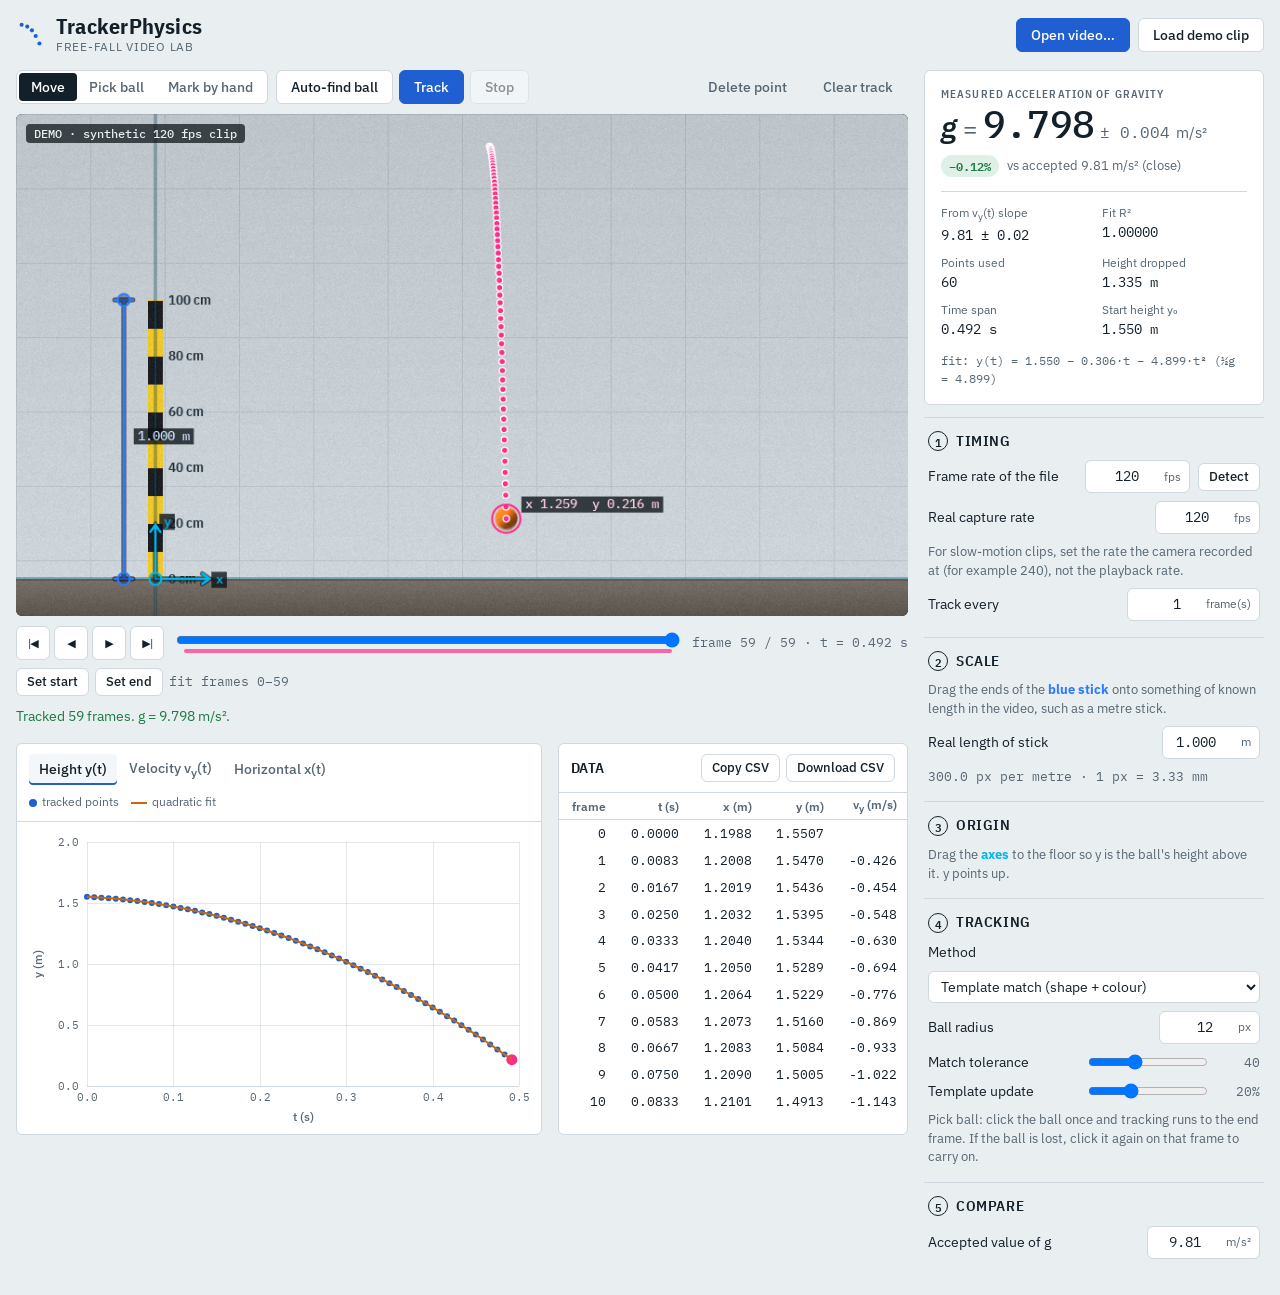
==== index.html @ cd96e189 "Add TrackerPhysics: browser video analysis that tracks a falling ball and measures g Open a video (o" ====
<!doctype html>
<html lang="en">
<head>
<meta charset="utf-8">
<meta name="viewport" content="width=device-width, initial-scale=1, viewport-fit=cover">
<title>TrackerPhysics</title>
<meta name="claude:viewport-fit-sides" content="cover">
<meta name="description" content="Video analysis for a free-fall lab: track a ball automatically and measure g.">
<link rel="preconnect" href="https://fonts.googleapis.com">
<link rel="preconnect" href="https://fonts.gstatic.com" crossorigin>
<link rel="stylesheet" href="https://fonts.googleapis.com/css2?family=IBM+Plex+Mono:wght@400;500&family=IBM+Plex+Sans+Condensed:wght@500;600;700&family=IBM+Plex+Sans:wght@400;500;600&display=swap">
<link rel="stylesheet" href="css/style.css">
</head>
<body>
<header class="topbar">
  <div class="brand">
    <svg class="brand-mark" viewBox="0 0 32 32" aria-hidden="true">
      <circle cx="6" cy="5" r="2.2"/><circle cx="12" cy="7" r="2.2"/><circle cx="17" cy="11" r="2.2"/>
      <circle cx="21" cy="17" r="2.2"/><circle cx="25" cy="25" r="2.2"/>
    </svg>
    <div>
      <h1>TrackerPhysics</h1>
      <p class="tagline">Free-fall video lab</p>
    </div>
  </div>
  <div class="top-actions">
    <label class="btn btn-primary" for="fileInput">Open video…</label>
    <input type="file" id="fileInput" accept="video/*" hidden>
    <button class="btn" id="btnDemo" type="button">Load demo clip</button>
  </div>
</header>

<main class="workspace">
  <section class="stage-col" aria-label="Video">
    <div class="toolbar" role="toolbar" aria-label="Tools">
      <div class="seg" role="radiogroup" aria-label="Pointer tool">
        <button type="button" class="seg-btn" data-tool="move" aria-pressed="true" title="Drag the scale stick, origin or track points">Move</button>
        <button type="button" class="seg-btn" data-tool="ball" aria-pressed="false" title="Click the ball to start automatic tracking">Pick ball</button>
        <button type="button" class="seg-btn" data-tool="manual" aria-pressed="false" title="Click the ball yourself on each frame">Mark by hand</button>
      </div>
      <div class="tool-group">
        <button type="button" class="btn" id="btnAutoFind" title="Find the moving ball in this frame and start tracking">Auto-find ball</button>
        <button type="button" class="btn btn-primary" id="btnTrack">Track</button>
        <button type="button" class="btn" id="btnStop" disabled>Stop</button>
      </div>
      <div class="tool-group tool-end">
        <button type="button" class="btn btn-quiet" id="btnDeletePoint" title="Delete the point on this frame">Delete point</button>
        <button type="button" class="btn btn-quiet" id="btnClear">Clear track</button>
      </div>
    </div>

    <div class="stage" id="stageWrap">
      <canvas id="stage" width="960" height="540" aria-label="Video frame with tracking overlay"></canvas>
      <div class="stage-badge" id="sourceBadge"></div>
      <div class="drop-hint" id="dropHint" hidden>Drop the video to open it</div>
    </div>

    <div class="framebar">
      <div class="frame-steps">
        <button type="button" class="icon-btn" id="btnFirst" aria-label="First frame">|◀</button>
        <button type="button" class="icon-btn" id="btnPrev" aria-label="Previous frame">◀</button>
        <button type="button" class="icon-btn" id="btnNext" aria-label="Next frame">▶</button>
        <button type="button" class="icon-btn" id="btnLast" aria-label="Last frame">▶|</button>
      </div>
      <div class="scrub">
        <input type="range" id="frameSlider" min="0" max="59" value="0" step="1" aria-label="Frame">
        <div class="range-track" id="rangeTrack" aria-hidden="true"><span id="rangeFill"></span></div>
      </div>
      <div class="frame-read mono" id="frameRead">frame 0 · t = 0.000 s</div>
      <div class="frame-range">
        <button type="button" class="btn btn-small" id="btnSetStart" title="Use this frame as the first frame to track and fit">Set start</button>
        <button type="button" class="btn btn-small" id="btnSetEnd" title="Use this frame as the last frame to track and fit">Set end</button>
        <span class="mono range-read" id="rangeRead">0–59</span>
      </div>
    </div>
    <p class="status" id="status" role="status" aria-live="polite"></p>
  </section>

  <aside class="panel" aria-label="Setup and result">
    <section class="result" id="result">
      <div class="eyebrow">Measured acceleration of gravity</div>
      <div class="g-line">
        <span class="g-sym">g</span><span class="g-eq">=</span>
        <span class="g-val mono" id="gVal">—</span>
        <span class="g-err mono" id="gErr"></span>
        <span class="g-unit">m/s²</span>
      </div>
      <div class="compare" id="gCompare"><span class="pill" id="gPill">no data</span><span id="gCompareText">Track the ball to measure g.</span></div>
      <dl class="stats">
        <div><dt>From v<sub>y</sub>(t) slope</dt><dd class="mono" id="statGV">—</dd></div>
        <div><dt>Fit R²</dt><dd class="mono" id="statR2">—</dd></div>
        <div><dt>Points used</dt><dd class="mono" id="statN">—</dd></div>
        <div><dt>Height dropped</dt><dd class="mono" id="statDrop">—</dd></div>
        <div><dt>Time span</dt><dd class="mono" id="statDur">—</dd></div>
        <div><dt>Start height y₀</dt><dd class="mono" id="statY0">—</dd></div>
      </dl>
      <p class="fit-eq mono" id="fitEq"></p>
    </section>

    <section class="step">
      <h2><span class="step-n">1</span>Timing</h2>
      <div class="field-row">
        <label for="fileFps">Frame rate of the file</label>
        <div class="input-unit"><input type="number" id="fileFps" min="1" max="2000" step="any" value="120"><span>fps</span></div>
        <button type="button" class="btn btn-small" id="btnDetectFps">Detect</button>
      </div>
      <div class="field-row">
        <label for="captureFps">Real capture rate</label>
        <div class="input-unit"><input type="number" id="captureFps" min="1" max="20000" step="any" value="120"><span>fps</span></div>
      </div>
      <p class="help">For slow-motion clips, set the rate the camera recorded at (for example 240), not the playback rate.</p>
      <div class="field-row">
        <label for="frameStep">Track every</label>
        <div class="input-unit"><input type="number" id="frameStep" min="1" max="50" step="1" value="1"><span>frame(s)</span></div>
      </div>
    </section>

    <section class="step">
      <h2><span class="step-n">2</span>Scale</h2>
      <p class="help">Drag the ends of the <b class="key-scale">blue stick</b> onto something of known length in the video, such as a metre stick.</p>
      <div class="field-row">
        <label for="calLength">Real length of stick</label>
        <div class="input-unit"><input type="number" id="calLength" min="0.001" step="any" value="1.000"><span>m</span></div>
      </div>
      <p class="help mono" id="scaleRead">—</p>
    </section>

    <section class="step">
      <h2><span class="step-n">3</span>Origin</h2>
      <p class="help">Drag the <b class="key-axes">axes</b> to the floor so y is the ball's height above it. y points up.</p>
    </section>

    <section class="step">
      <h2><span class="step-n">4</span>Tracking</h2>
      <div class="field-row">
        <label for="method">Method</label>
        <select id="method">
          <option value="template">Template match (shape + colour)</option>
          <option value="color">Colour blob (good for blurry balls)</option>
        </select>
      </div>
      <div class="field-row">
        <label for="ballR">Ball radius</label>
        <div class="input-unit"><input type="number" id="ballR" min="2" max="200" step="1" value="12"><span>px</span></div>
      </div>
      <div class="field-row">
        <label for="tolerance">Match tolerance</label>
        <input type="range" id="tolerance" min="10" max="90" step="1" value="40" aria-describedby="tolRead">
        <span class="mono tol-read" id="tolRead">40</span>
      </div>
      <div class="field-row">
        <label for="evolve">Template update</label>
        <input type="range" id="evolve" min="0" max="60" step="5" value="20" aria-describedby="evolveRead">
        <span class="mono tol-read" id="evolveRead">20%</span>
      </div>
      <p class="help">Pick ball: click the ball once and tracking runs to the end frame. If the ball is lost, click it again on that frame to carry on.</p>
    </section>

    <section class="step">
      <h2><span class="step-n">5</span>Compare</h2>
      <div class="field-row">
        <label for="gRef">Accepted value of g</label>
        <div class="input-unit"><input type="number" id="gRef" min="0" step="any" value="9.81"><span>m/s²</span></div>
      </div>
    </section>
  </aside>

  <section class="analysis" aria-label="Graphs and data">
    <div class="card chart-card">
      <div class="card-head">
        <div class="tabs" role="tablist" aria-label="Graph">
          <button type="button" role="tab" class="tab" data-chart="y" aria-selected="true">Height y(t)</button>
          <button type="button" role="tab" class="tab" data-chart="vy" aria-selected="false">Velocity v<sub>y</sub>(t)</button>
          <button type="button" role="tab" class="tab" data-chart="x" aria-selected="false">Horizontal x(t)</button>
        </div>
        <div class="legend" id="chartLegend"></div>
      </div>
      <div class="chart-box">
        <canvas id="chart" aria-label="Graph of tracked data"></canvas>
        <div class="tooltip mono" id="chartTip" hidden></div>
      </div>
    </div>
    <div class="card table-card">
      <div class="card-head">
        <h2 class="card-title">Data</h2>
        <div class="tool-group">
          <button type="button" class="btn btn-small" id="btnCopy">Copy CSV</button>
          <button type="button" class="btn btn-small" id="btnDownload">Download CSV</button>
        </div>
      </div>
      <div class="table-wrap">
        <table class="data mono" id="dataTable">
          <thead><tr><th>frame</th><th>t (s)</th><th>x (m)</th><th>y (m)</th><th>v<sub>y</sub> (m/s)</th></tr></thead>
          <tbody></tbody>
        </table>
      </div>
    </div>
  </section>
</main>

<script src="js/physics.js"></script>
<script src="js/tracker.js"></script>
<script src="js/demo.js"></script>
<script src="js/charts.js"></script>
<script src="js/app.js"></script>
</body>
</html>
---- css/style.css ----
/* Layout: a lab bench — the video stage is the work surface, setup steps and the
   g result sit in a side panel, graphs and the data table run underneath. */
:root {
  --bg: #e9eef1;
  --surface: #ffffff;
  --surface-2: #f4f7f9;
  --ink: #142029;
  --muted: #566672;
  --line: #cfd8de;
  --accent: #1f5fd1;
  --accent-ink: #ffffff;
  --fit: #c96a06;
  --good: #1d7a45;
  --warn: #9a6400;
  --bad: #b3261e;
  --good-bg: #dff1e6;
  --warn-bg: #f8ecd2;
  --bad-bg: #f8dedb;
  /* Overlay colours sit on top of the video, so they are the same in both themes. */
  --ov-scale: #2f7bff;
  --ov-axes: #00b8f0;
  --ov-track: #ff2d87;
  --ov-halo: #ffffff;
  --stage-bg: #0b1116;

  --font-display: "IBM Plex Sans Condensed", "Arial Narrow", "Roboto Condensed", sans-serif;
  --font-body: "IBM Plex Sans", "Segoe UI", system-ui, sans-serif;
  --font-mono: "IBM Plex Mono", ui-monospace, "SFMono-Regular", Menlo, monospace;
  --radius: 6px;
}
@media (prefers-color-scheme: dark) {
  :root:not([data-theme="light"]) {
    --bg: #0d1419; --surface: #151f27; --surface-2: #1b2731; --ink: #dce5eb; --muted: #8d9ca7;
    --line: #2a3843; --accent: #6c9eff; --accent-ink: #0b1420; --fit: #f0a040;
    --good: #5cc98a; --warn: #e5b04a; --bad: #ff8a80;
    --good-bg: #183528; --warn-bg: #3a2e14; --bad-bg: #3f1c1a;
    color-scheme: dark;
  }
}
:root[data-theme="dark"] {
  --bg: #0d1419; --surface: #151f27; --surface-2: #1b2731; --ink: #dce5eb; --muted: #8d9ca7;
  --line: #2a3843; --accent: #6c9eff; --accent-ink: #0b1420; --fit: #f0a040;
  --good: #5cc98a; --warn: #e5b04a; --bad: #ff8a80;
  --good-bg: #183528; --warn-bg: #3a2e14; --bad-bg: #3f1c1a;
  color-scheme: dark;
}

* { box-sizing: border-box; }
[hidden] { display: none !important; }
html, body { margin: 0; }
body {
  background: var(--bg);
  color: var(--ink);
  font: 14px/1.5 var(--font-body);
  padding-left: max(16px, env(safe-area-inset-left, 0px));
  padding-right: max(16px, env(safe-area-inset-right, 0px));
  padding-block: 0 32px;
}
.mono { font-family: var(--font-mono); font-variant-numeric: tabular-nums; }
h1, h2 { font-family: var(--font-display); margin: 0; text-wrap: balance; }
button, input, select { font: inherit; color: inherit; }
:focus-visible { outline: 2px solid var(--accent); outline-offset: 2px; }

/* Top bar */
.topbar {
  display: flex; align-items: center; justify-content: space-between; flex-wrap: wrap; gap: 12px;
  padding-block: 14px;
  max-width: 1440px; margin: 0 auto;
}
.brand { display: flex; align-items: center; gap: 10px; }
.brand-mark { width: 30px; height: 30px; fill: var(--accent); }
.brand h1 { font-size: 22px; font-weight: 700; letter-spacing: 0.01em; line-height: 1.1; }
.tagline { margin: 0; color: var(--muted); font-size: 12px; letter-spacing: 0.06em; text-transform: uppercase; }
.top-actions { display: flex; gap: 8px; flex-wrap: wrap; }

/* Buttons */
.btn {
  display: inline-flex; align-items: center; justify-content: center; gap: 6px;
  min-height: 34px; padding: 0 14px;
  border: 1px solid var(--line); border-radius: var(--radius);
  background: var(--surface); cursor: pointer;
  font-weight: 500; white-space: nowrap;
}
.btn:hover:not(:disabled) { border-color: var(--accent); }
.btn:disabled { opacity: 0.45; cursor: default; }
.btn-primary { background: var(--accent); border-color: var(--accent); color: var(--accent-ink); }
.btn-primary:hover:not(:disabled) { filter: brightness(1.08); }
.btn-quiet { background: transparent; border-color: transparent; color: var(--muted); }
.btn-quiet:hover:not(:disabled) { color: var(--ink); border-color: var(--line); }
.btn-small { min-height: 28px; padding: 0 10px; font-size: 13px; }
.icon-btn {
  width: 34px; height: 34px; border: 1px solid var(--line); border-radius: var(--radius);
  background: var(--surface); cursor: pointer; font-size: 11px; letter-spacing: -0.1em;
}
.icon-btn:hover { border-color: var(--accent); }

/* Workspace grid */
.workspace {
  max-width: 1440px; margin: 0 auto;
  display: grid; gap: 16px;
  grid-template-columns: minmax(0, 1fr) 340px;
  grid-template-areas: "stage panel" "analysis panel";
  grid-template-rows: auto 1fr;
  align-items: start;
}
.stage-col { grid-area: stage; min-width: 0; display: flex; flex-direction: column; gap: 10px; }
.panel { grid-area: panel; display: flex; flex-direction: column; gap: 12px; min-width: 0; }
.analysis { grid-area: analysis; display: grid; gap: 16px; grid-template-columns: minmax(0, 3fr) minmax(0, 2fr); min-width: 0; }

/* Toolbar */
.toolbar { display: flex; flex-wrap: wrap; gap: 8px; align-items: center; }
.tool-group { display: flex; gap: 6px; flex-wrap: wrap; }
.tool-end { margin-left: auto; }
.seg { display: inline-flex; border: 1px solid var(--line); border-radius: var(--radius); background: var(--surface); padding: 2px; }
.seg-btn {
  border: 0; background: transparent; padding: 0 12px; min-height: 28px; border-radius: 4px;
  cursor: pointer; font-weight: 500; color: var(--muted);
}
.seg-btn[aria-pressed="true"] { background: var(--ink); color: var(--surface); }
.seg-btn:hover:not([aria-pressed="true"]) { color: var(--ink); }

/* Stage */
.stage {
  position: relative; background: var(--stage-bg); border-radius: var(--radius); overflow: hidden;
  display: flex; justify-content: center; align-items: center;
}
.stage canvas { display: block; max-width: 100%; height: auto; touch-action: none; }
.stage.tool-ball canvas, .stage.tool-manual canvas { cursor: crosshair; }
.stage.dragging canvas { cursor: grabbing; }
.stage-badge {
  position: absolute; left: 10px; top: 10px; padding: 2px 8px; border-radius: 4px;
  background: rgba(11, 17, 22, 0.72); color: #e8eef2; font: 500 12px var(--font-mono);
  pointer-events: none;
}
.stage-badge:empty { display: none; }
.drop-hint {
  position: absolute; inset: 0; display: grid; place-items: center;
  background: rgba(31, 95, 209, 0.55); color: #fff; font: 600 20px var(--font-display);
}

/* Frame bar */
.framebar {
  display: grid; gap: 8px 12px; align-items: center;
  grid-template-columns: auto minmax(0, 1fr) auto;
  grid-template-areas: "steps scrub read" "range range range";
}
.frame-steps { grid-area: steps; display: flex; gap: 4px; }
.scrub { grid-area: scrub; position: relative; min-width: 0; }
.scrub input { width: 100%; position: relative; z-index: 1; margin: 0; }
.range-track { position: absolute; left: 8px; right: 8px; top: 50%; height: 4px; margin-top: 6px; pointer-events: none; }
.range-track span { position: absolute; top: 0; bottom: 0; background: var(--ov-track); border-radius: 2px; opacity: 0.7; }
.frame-read { grid-area: read; color: var(--muted); font-size: 13px; white-space: nowrap; }
.frame-range { grid-area: range; display: flex; gap: 6px; align-items: center; flex-wrap: wrap; }
.range-read { color: var(--muted); font-size: 13px; }
.status { margin: 0; min-height: 1.5em; color: var(--muted); }
.status.is-warn { color: var(--warn); }
.status.is-good { color: var(--good); }

/* Result */
.result {
  background: var(--surface); border: 1px solid var(--line); border-radius: var(--radius);
  padding: 16px;
}
.eyebrow { font: 600 11px var(--font-display); letter-spacing: 0.1em; text-transform: uppercase; color: var(--muted); }
.g-line { display: flex; align-items: baseline; flex-wrap: wrap; gap: 6px; margin-block: 4px 8px; }
.g-sym { font: italic 600 30px var(--font-body); }
.g-eq { font-size: 24px; color: var(--muted); }
.g-val { font-size: 38px; font-weight: 500; letter-spacing: -0.02em; line-height: 1; }
.g-err { font-size: 16px; color: var(--muted); }
.g-unit { font-size: 15px; color: var(--muted); }
.compare { display: flex; align-items: center; gap: 8px; flex-wrap: wrap; font-size: 13px; color: var(--muted); }
.pill {
  display: inline-flex; align-items: center; gap: 4px; padding: 1px 8px; border-radius: 999px;
  font: 600 12px var(--font-mono); background: var(--surface-2); color: var(--muted);
}
.pill.good { background: var(--good-bg); color: var(--good); }
.pill.warn { background: var(--warn-bg); color: var(--warn); }
.pill.bad { background: var(--bad-bg); color: var(--bad); }
.stats { display: grid; grid-template-columns: 1fr 1fr; gap: 8px 16px; margin: 14px 0 0; padding-top: 12px; border-top: 1px solid var(--line); }
.stats div { min-width: 0; }
.stats dt { font-size: 12px; color: var(--muted); }
.stats dd { margin: 0; font-size: 14px; }
.fit-eq { margin: 12px 0 0; font-size: 12px; color: var(--muted); overflow-wrap: anywhere; }
.fit-eq:empty { display: none; }

/* Steps */
.step { padding: 12px 4px 4px; border-top: 1px solid var(--line); display: flex; flex-direction: column; gap: 8px; }
.step h2 { font-size: 15px; font-weight: 600; letter-spacing: 0.04em; text-transform: uppercase; display: flex; align-items: center; gap: 8px; }
.step-n {
  display: inline-grid; place-items: center; width: 20px; height: 20px; border-radius: 50%;
  border: 1.5px solid var(--ink); font: 600 11px var(--font-mono); letter-spacing: 0;
}
.field-row { display: flex; align-items: center; gap: 8px; flex-wrap: wrap; }
.field-row label { flex: 1 1 130px; color: var(--ink); }
.field-row input[type="range"] { flex: 1 1 100px; min-width: 0; }
.field-row select { flex: 1 1 100%; min-height: 32px; border: 1px solid var(--line); border-radius: var(--radius); background: var(--surface); padding: 0 8px; }
.input-unit { display: inline-flex; align-items: center; border: 1px solid var(--line); border-radius: var(--radius); background: var(--surface); overflow: hidden; }
.input-unit:focus-within { border-color: var(--accent); }
.input-unit input { width: 76px; border: 0; padding: 5px 8px; background: transparent; font-family: var(--font-mono); text-align: right; outline: none; }
.input-unit span { padding: 0 8px 0 2px; color: var(--muted); font-size: 12px; }
.tol-read { width: 3.2em; text-align: right; color: var(--muted); font-size: 13px; }
.help { margin: 0; font-size: 12.5px; color: var(--muted); }
.key-scale { color: var(--ov-scale); }
.key-axes { color: var(--ov-axes); }

/* Analysis cards */
.card { background: var(--surface); border: 1px solid var(--line); border-radius: var(--radius); min-width: 0; display: flex; flex-direction: column; }
.card-head { display: flex; align-items: center; justify-content: space-between; gap: 8px; flex-wrap: wrap; padding: 10px 12px; border-bottom: 1px solid var(--line); }
.card-title { font-size: 15px; font-weight: 600; letter-spacing: 0.04em; text-transform: uppercase; }
.tabs { display: flex; gap: 2px; flex-wrap: wrap; }
.tab { border: 0; background: transparent; padding: 4px 10px; border-radius: 4px; cursor: pointer; color: var(--muted); font-weight: 500; }
.tab[aria-selected="true"] { background: var(--surface-2); color: var(--ink); box-shadow: inset 0 -2px 0 var(--accent); }
.legend { display: flex; gap: 12px; font-size: 12px; color: var(--muted); flex-wrap: wrap; }
.legend i { display: inline-block; vertical-align: middle; margin-right: 5px; }
.legend .lg-dot { width: 8px; height: 8px; border-radius: 50%; background: var(--accent); }
.legend .lg-line { width: 16px; height: 2px; background: var(--fit); }
.chart-box { position: relative; padding: 8px 8px 4px; }
.chart-box canvas { display: block; width: 100%; height: 300px; }
.tooltip {
  position: absolute; pointer-events: none; padding: 6px 8px; border-radius: 4px;
  background: var(--ink); color: var(--surface); font-size: 12px; line-height: 1.4; white-space: nowrap;
}
.table-wrap { overflow: auto; max-height: 330px; }
table.data { width: 100%; border-collapse: collapse; font-size: 12.5px; }
table.data th, table.data td { padding: 4px 10px; text-align: right; white-space: nowrap; }
table.data th { position: sticky; top: 0; background: var(--surface); color: var(--muted); font: 600 12px var(--font-body); border-bottom: 1px solid var(--line); }
table.data tbody tr { cursor: pointer; }
table.data tbody tr:hover { background: var(--surface-2); }
table.data tbody tr.is-current { background: var(--surface-2); box-shadow: inset 3px 0 0 var(--ov-track); }
table.data tbody tr.is-out td { color: var(--muted); opacity: 0.6; }
table.data td.empty { text-align: center; color: var(--muted); padding: 24px; font-family: var(--font-body); }

@media (max-width: 1080px) {
  .workspace { grid-template-columns: minmax(0, 1fr); grid-template-areas: "stage" "panel" "analysis"; }
  .panel { display: grid; grid-template-columns: repeat(auto-fit, minmax(260px, 1fr)); gap: 12px 20px; }
  .result { grid-column: 1 / -1; }
}
@media (max-width: 760px) {
  .analysis { grid-template-columns: minmax(0, 1fr); }
  .tool-end { margin-left: 0; }
  .framebar { grid-template-columns: auto minmax(0, 1fr); grid-template-areas: "steps scrub" "read read" "range range"; }
  .g-val { font-size: 32px; }
}
@media (prefers-reduced-motion: reduce) { * { transition: none !important; animation: none !important; } }

/* Hidden <video> used only to decode frames. */
video.decoder { position: fixed; left: 0; top: 0; width: 2px; height: 2px; opacity: 0.01; pointer-events: none; }
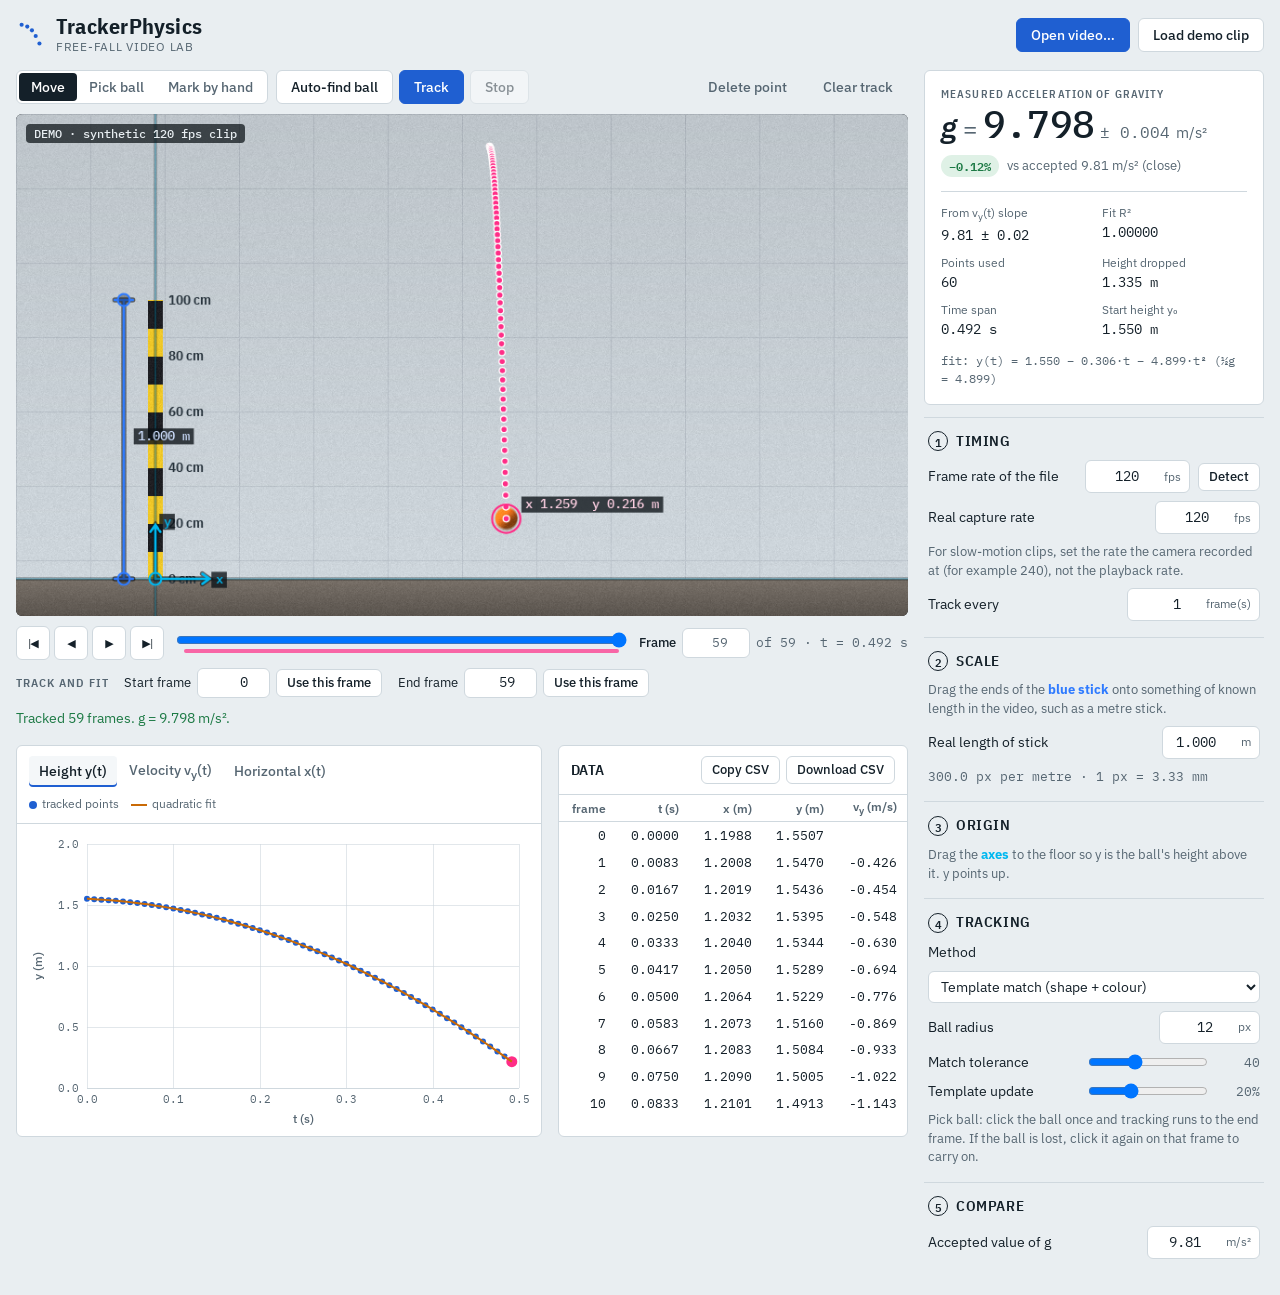
==== commit 99024c6d: "Type frame numbers: go to a frame, and set the start and end frames The frame bar has a Frame box to" ====
--- a/index.html
+++ b/index.html
@@ -66,11 +66,23 @@
         <input type="range" id="frameSlider" min="0" max="59" value="0" step="1" aria-label="Frame">
         <div class="range-track" id="rangeTrack" aria-hidden="true"><span id="rangeFill"></span></div>
       </div>
-      <div class="frame-read mono" id="frameRead">frame 0 · t = 0.000 s</div>
-      <div class="frame-range">
-        <button type="button" class="btn btn-small" id="btnSetStart" title="Use this frame as the first frame to track and fit">Set start</button>
-        <button type="button" class="btn btn-small" id="btnSetEnd" title="Use this frame as the last frame to track and fit">Set end</button>
-        <span class="mono range-read" id="rangeRead">0–59</span>
+      <div class="frame-read">
+        <label for="frameInput">Frame</label>
+        <input type="number" id="frameInput" class="num-input mono" min="0" max="59" step="1" value="0">
+        <span class="mono" id="frameRead">of 59 · t = 0.000 s</span>
+      </div>
+      <div class="frame-range" role="group" aria-label="Frames to track and fit">
+        <span class="range-title">Track and fit</span>
+        <div class="range-field">
+          <label for="startInput">Start frame</label>
+          <input type="number" id="startInput" class="num-input mono" min="0" max="59" step="1" value="0">
+          <button type="button" class="btn btn-small" id="btnSetStart" title="Make the frame on screen the first frame to track and fit">Use this frame</button>
+        </div>
+        <div class="range-field">
+          <label for="endInput">End frame</label>
+          <input type="number" id="endInput" class="num-input mono" min="0" max="59" step="1" value="59">
+          <button type="button" class="btn btn-small" id="btnSetEnd" title="Make the frame on screen the last frame to track and fit">Use this frame</button>
+        </div>
       </div>
     </div>
     <p class="status" id="status" role="status" aria-live="polite"></p>
--- a/css/style.css
+++ b/css/style.css
@@ -124,7 +124,8 @@
   position: relative; background: var(--stage-bg); border-radius: var(--radius); overflow: hidden;
   display: flex; justify-content: center; align-items: center;
 }
-.stage canvas { display: block; max-width: 100%; height: auto; touch-action: none; }
+/* Fit the whole frame on screen, portrait clips included, so every point can be reached. */
+.stage canvas { display: block; max-width: 100%; max-height: 78vh; width: auto; height: auto; touch-action: none; }
 .stage.tool-ball canvas, .stage.tool-manual canvas { cursor: crosshair; }
 .stage.dragging canvas { cursor: grabbing; }
 .stage-badge {
@@ -149,9 +150,18 @@
 .scrub input { width: 100%; position: relative; z-index: 1; margin: 0; }
 .range-track { position: absolute; left: 8px; right: 8px; top: 50%; height: 4px; margin-top: 6px; pointer-events: none; }
 .range-track span { position: absolute; top: 0; bottom: 0; background: var(--ov-track); border-radius: 2px; opacity: 0.7; }
-.frame-read { grid-area: read; color: var(--muted); font-size: 13px; white-space: nowrap; }
-.frame-range { grid-area: range; display: flex; gap: 6px; align-items: center; flex-wrap: wrap; }
-.range-read { color: var(--muted); font-size: 13px; }
+.frame-read { grid-area: read; display: flex; align-items: center; gap: 6px; color: var(--muted); font-size: 13px; white-space: nowrap; }
+.frame-read label { color: var(--ink); font-weight: 500; }
+.frame-range { grid-area: range; display: flex; gap: 8px 16px; align-items: center; flex-wrap: wrap; }
+.range-title { font: 600 12px var(--font-display); letter-spacing: 0.08em; text-transform: uppercase; color: var(--muted); }
+.range-field { display: flex; align-items: center; gap: 6px; }
+.range-field label { font-size: 13px; }
+.num-input {
+  width: 5.2em; min-height: 30px; padding: 2px 6px; text-align: right;
+  border: 1px solid var(--line); border-radius: var(--radius); background: var(--surface);
+}
+.num-input:focus { border-color: var(--accent); outline: none; }
+.num-input:focus-visible { outline: 2px solid var(--accent); outline-offset: 1px; }
 .status { margin: 0; min-height: 1.5em; color: var(--muted); }
 .status.is-warn { color: var(--warn); }
 .status.is-good { color: var(--good); }
@@ -238,6 +248,7 @@
 @media (max-width: 760px) {
   .analysis { grid-template-columns: minmax(0, 1fr); }
   .tool-end { margin-left: 0; }
+  .range-title { flex-basis: 100%; }
   .framebar { grid-template-columns: auto minmax(0, 1fr); grid-template-areas: "steps scrub" "read read" "range range"; }
   .g-val { font-size: 32px; }
 }
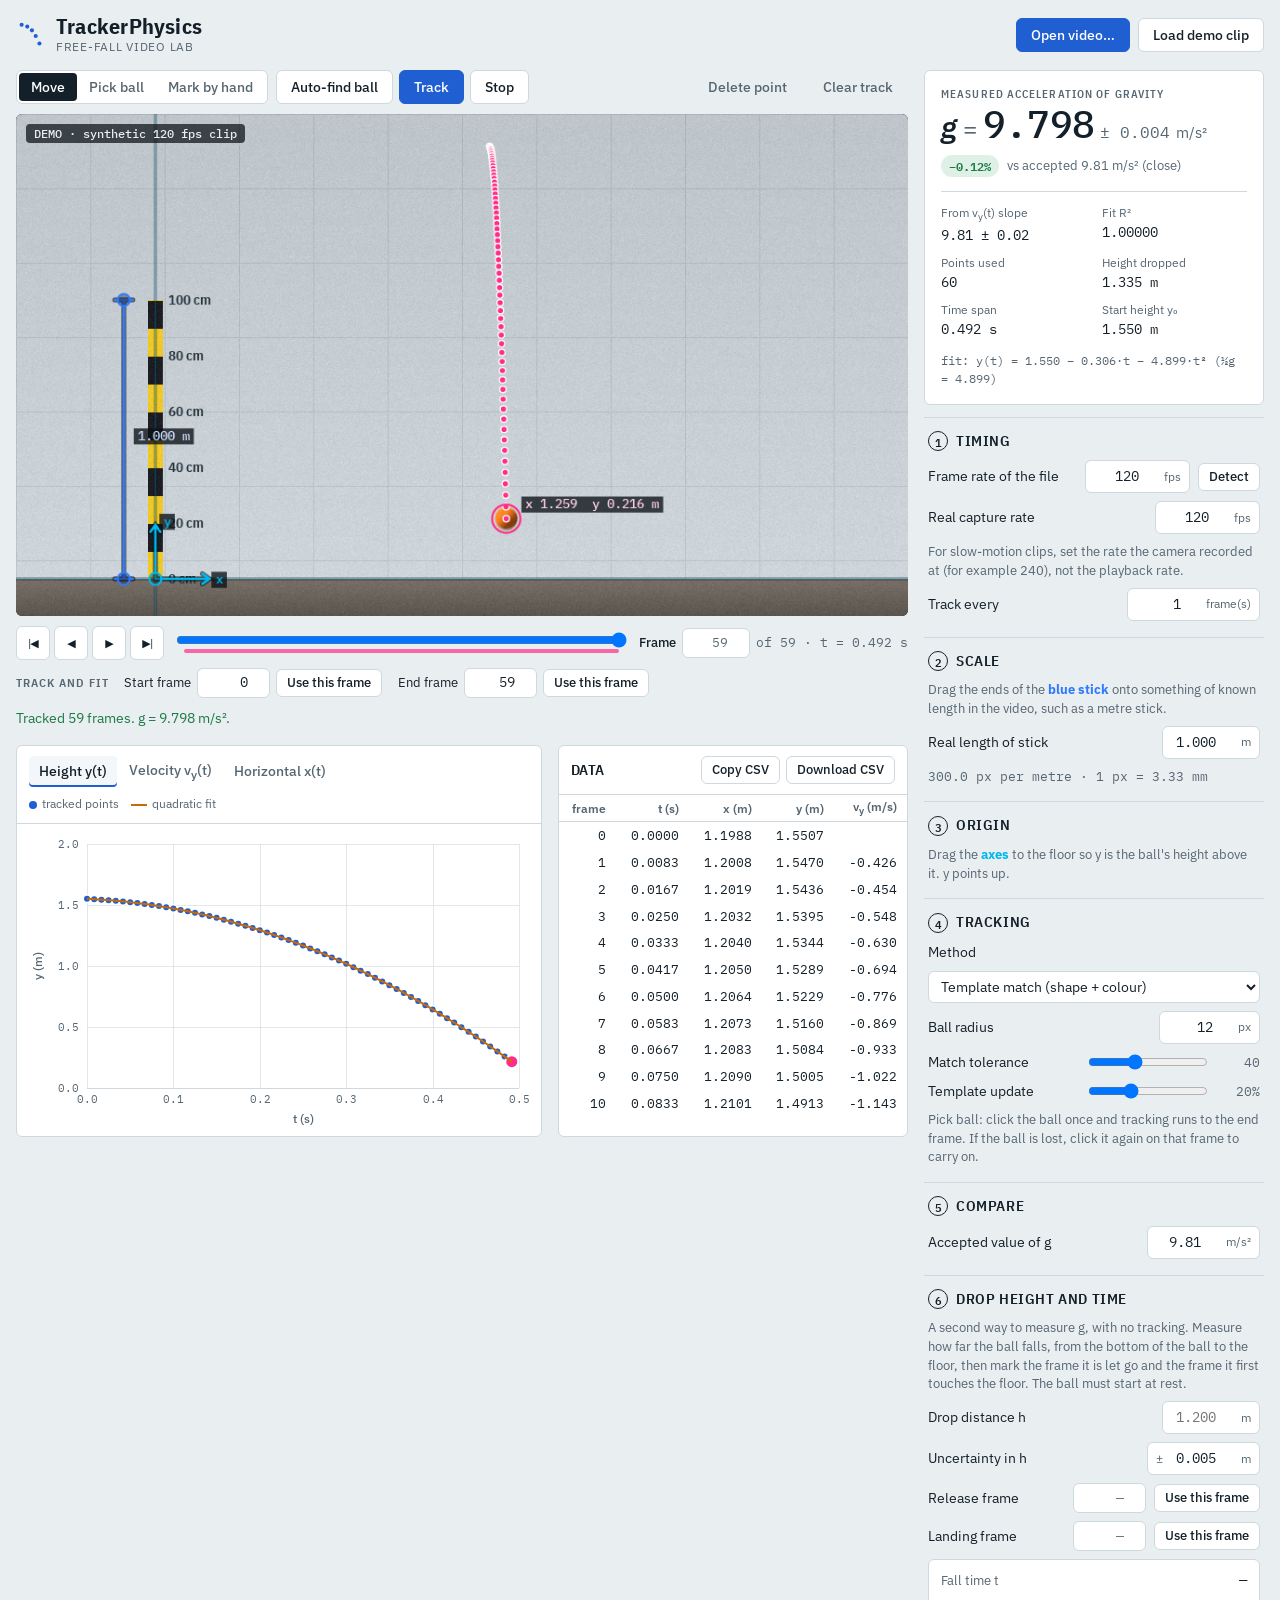
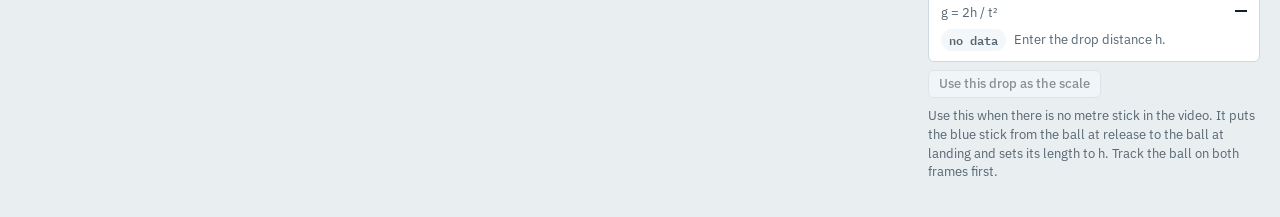
==== commit f5edb50e: "Add drop-height method: type the fall distance, set release and landing frames Panel step 6 computes" ====
--- a/index.html
+++ b/index.html
@@ -175,6 +175,36 @@
         <div class="input-unit"><input type="number" id="gRef" min="0" step="any" value="9.81"><span>m/s²</span></div>
       </div>
     </section>
+
+    <section class="step" id="dropStep">
+      <h2><span class="step-n">6</span>Drop height and time</h2>
+      <p class="help">A second way to measure g, with no tracking. Measure how far the ball falls, from the bottom of the ball to the floor, then mark the frame it is let go and the frame it first touches the floor. The ball must start at rest.</p>
+      <div class="field-row">
+        <label for="dropH">Drop distance h</label>
+        <div class="input-unit"><input type="number" id="dropH" min="0" step="any" placeholder="1.200"><span>m</span></div>
+      </div>
+      <div class="field-row">
+        <label for="dropHErr">Uncertainty in h</label>
+        <div class="input-unit"><span>±</span><input type="number" id="dropHErr" min="0" step="any" value="0.005"><span>m</span></div>
+      </div>
+      <div class="field-row">
+        <label for="dropRelease">Release frame</label>
+        <input type="number" id="dropRelease" class="num-input mono" min="0" step="1" placeholder="—">
+        <button type="button" class="btn btn-small" id="btnDropRelease" title="The frame on screen is the last frame before the ball starts to fall">Use this frame</button>
+      </div>
+      <div class="field-row">
+        <label for="dropLand">Landing frame</label>
+        <input type="number" id="dropLand" class="num-input mono" min="0" step="1" placeholder="—">
+        <button type="button" class="btn btn-small" id="btnDropLand" title="The frame on screen is the first frame where the ball touches the floor">Use this frame</button>
+      </div>
+      <div class="drop-result">
+        <div class="drop-row"><span>Fall time t</span><span class="mono" id="dropT">—</span></div>
+        <div class="drop-row drop-g"><span>g = 2h / t²</span><span class="mono" id="dropG">—</span></div>
+        <div class="compare"><span class="pill" id="dropPill">no data</span><span id="dropNote">Enter h and both frames.</span></div>
+      </div>
+      <button type="button" class="btn btn-small" id="btnDropScale">Use this drop as the scale</button>
+      <p class="help">Use this when there is no metre stick in the video. It puts the blue stick from the ball at release to the ball at landing and sets its length to h. Track the ball on both frames first.</p>
+    </section>
   </aside>
 
   <section class="analysis" aria-label="Graphs and data">
--- a/css/style.css
+++ b/css/style.css
@@ -210,6 +210,15 @@
 .input-unit span { padding: 0 8px 0 2px; color: var(--muted); font-size: 12px; }
 .tol-read { width: 3.2em; text-align: right; color: var(--muted); font-size: 13px; }
 .help { margin: 0; font-size: 12.5px; color: var(--muted); }
+.input-unit span:first-child:not(:last-child) { padding: 0 0 0 8px; }
+.drop-result {
+  display: flex; flex-direction: column; gap: 4px;
+  padding: 10px 12px; border: 1px solid var(--line); border-radius: var(--radius); background: var(--surface);
+}
+.drop-row { display: flex; justify-content: space-between; align-items: baseline; gap: 8px; }
+.drop-row span:first-child { color: var(--muted); font-size: 13px; }
+.drop-g .mono { font-size: 20px; font-weight: 500; }
+#dropStep > .btn { align-self: flex-start; }
 .key-scale { color: var(--ov-scale); }
 .key-axes { color: var(--ov-axes); }
 
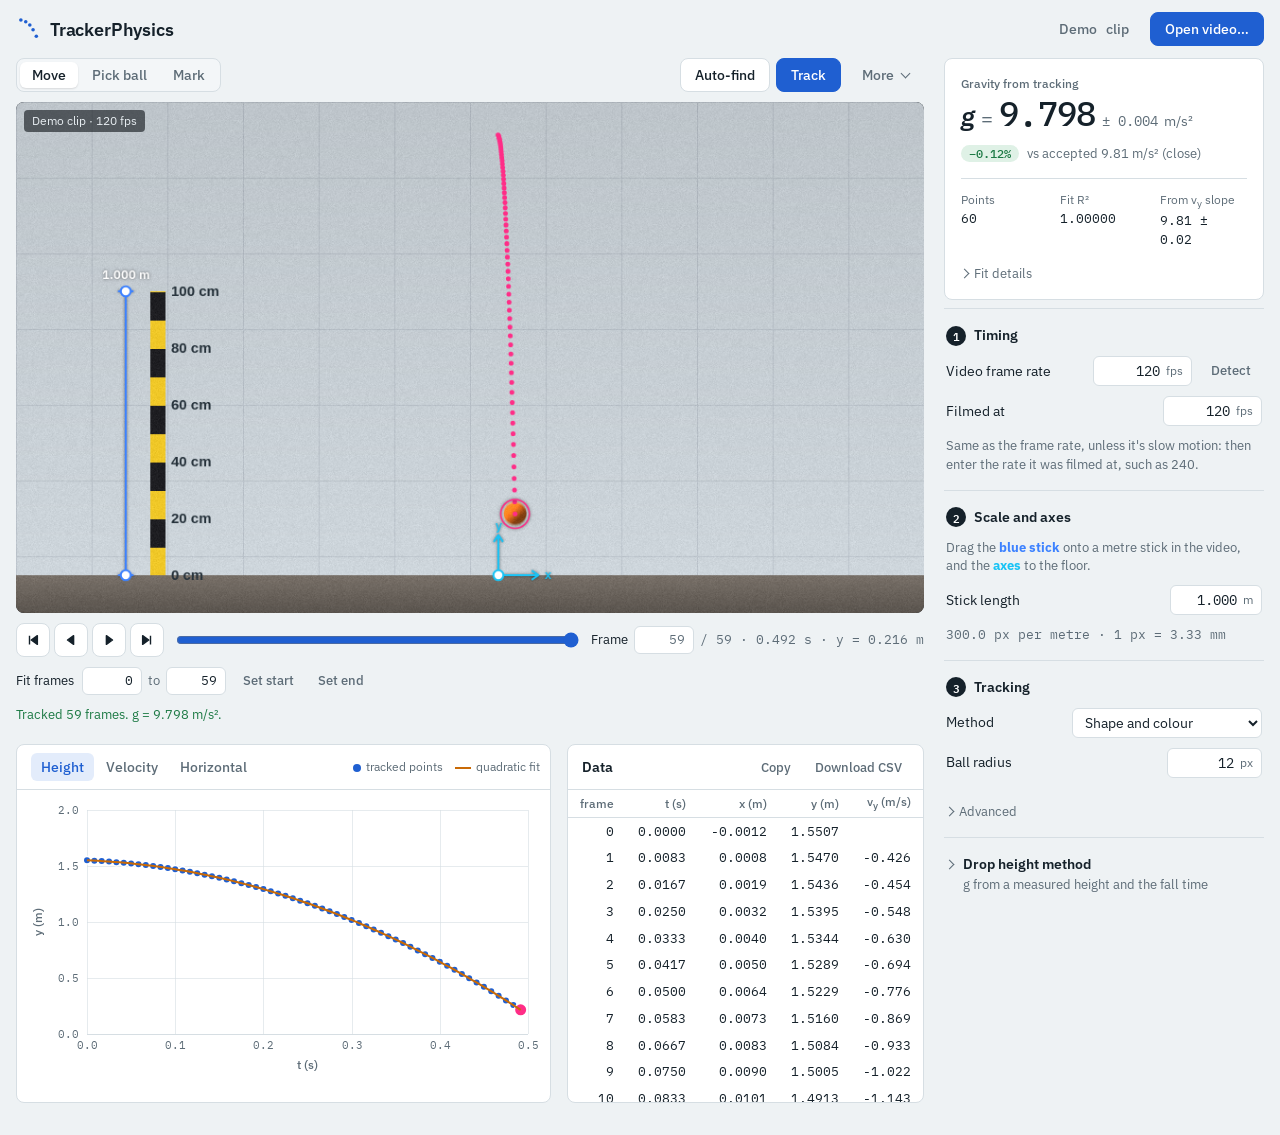
==== commit 66c9d490: "Simplify the interface - Video overlay: short axis arrows instead of full-frame lines, thin scale   " ====
--- a/index.html
+++ b/index.html
@@ -8,7 +8,7 @@
 <meta name="description" content="Video analysis for a free-fall lab: track a ball automatically and measure g.">
 <link rel="preconnect" href="https://fonts.googleapis.com">
 <link rel="preconnect" href="https://fonts.gstatic.com" crossorigin>
-<link rel="stylesheet" href="https://fonts.googleapis.com/css2?family=IBM+Plex+Mono:wght@400;500&family=IBM+Plex+Sans+Condensed:wght@500;600;700&family=IBM+Plex+Sans:wght@400;500;600&display=swap">
+<link rel="stylesheet" href="https://fonts.googleapis.com/css2?family=IBM+Plex+Mono:wght@400;500&family=IBM+Plex+Sans:wght@400;500;600&display=swap">
 <link rel="stylesheet" href="css/style.css">
 </head>
 <body>
@@ -18,15 +18,12 @@
       <circle cx="6" cy="5" r="2.2"/><circle cx="12" cy="7" r="2.2"/><circle cx="17" cy="11" r="2.2"/>
       <circle cx="21" cy="17" r="2.2"/><circle cx="25" cy="25" r="2.2"/>
     </svg>
-    <div>
-      <h1>TrackerPhysics</h1>
-      <p class="tagline">Free-fall video lab</p>
-    </div>
+    <h1>TrackerPhysics</h1>
   </div>
   <div class="top-actions">
+    <button class="btn btn-quiet" id="btnDemo" type="button">Demo<span class="wide-only">&nbsp;clip</span></button>
     <label class="btn btn-primary" for="fileInput">Open video…</label>
     <input type="file" id="fileInput" accept="video/*" hidden>
-    <button class="btn" id="btnDemo" type="button">Load demo clip</button>
   </div>
 </header>
 
@@ -34,18 +31,21 @@
   <section class="stage-col" aria-label="Video">
     <div class="toolbar" role="toolbar" aria-label="Tools">
       <div class="seg" role="radiogroup" aria-label="Pointer tool">
-        <button type="button" class="seg-btn" data-tool="move" aria-pressed="true" title="Drag the scale stick, origin or track points">Move</button>
-        <button type="button" class="seg-btn" data-tool="ball" aria-pressed="false" title="Click the ball to start automatic tracking">Pick ball</button>
-        <button type="button" class="seg-btn" data-tool="manual" aria-pressed="false" title="Click the ball yourself on each frame">Mark by hand</button>
-      </div>
-      <div class="tool-group">
-        <button type="button" class="btn" id="btnAutoFind" title="Find the moving ball in this frame and start tracking">Auto-find ball</button>
+        <button type="button" class="seg-btn" data-tool="move" aria-pressed="true" title="Drag the scale stick, the axes or a point">Move</button>
+        <button type="button" class="seg-btn" data-tool="ball" aria-pressed="false" title="Click the ball to start tracking">Pick ball</button>
+        <button type="button" class="seg-btn" data-tool="manual" aria-pressed="false" title="Click the ball yourself on each frame">Mark</button>
+      </div>
+      <div class="tool-actions">
+        <button type="button" class="btn" id="btnAutoFind" title="Find the moving ball on this frame and track it">Auto-find</button>
         <button type="button" class="btn btn-primary" id="btnTrack">Track</button>
-        <button type="button" class="btn" id="btnStop" disabled>Stop</button>
-      </div>
-      <div class="tool-group tool-end">
-        <button type="button" class="btn btn-quiet" id="btnDeletePoint" title="Delete the point on this frame">Delete point</button>
-        <button type="button" class="btn btn-quiet" id="btnClear">Clear track</button>
+        <button type="button" class="btn btn-stop" id="btnStop" hidden>Stop</button>
+        <details class="menu" id="moreMenu">
+          <summary class="btn btn-quiet" aria-label="More actions">More</summary>
+          <div class="menu-pop">
+            <button type="button" id="btnDeletePoint">Delete point on this frame</button>
+            <button type="button" id="btnClear">Clear all points</button>
+          </div>
+        </details>
       </div>
     </div>
 
@@ -57,163 +57,160 @@
 
     <div class="framebar">
       <div class="frame-steps">
-        <button type="button" class="icon-btn" id="btnFirst" aria-label="First frame">|◀</button>
-        <button type="button" class="icon-btn" id="btnPrev" aria-label="Previous frame">◀</button>
-        <button type="button" class="icon-btn" id="btnNext" aria-label="Next frame">▶</button>
-        <button type="button" class="icon-btn" id="btnLast" aria-label="Last frame">▶|</button>
-      </div>
-      <div class="scrub">
-        <input type="range" id="frameSlider" min="0" max="59" value="0" step="1" aria-label="Frame">
-        <div class="range-track" id="rangeTrack" aria-hidden="true"><span id="rangeFill"></span></div>
-      </div>
+        <button type="button" class="icon-btn" id="btnFirst" aria-label="First frame" title="First frame">
+          <svg viewBox="0 0 16 16" aria-hidden="true"><path d="M4 3v10M13 3 6 8l7 5z"/></svg></button>
+        <button type="button" class="icon-btn" id="btnPrev" aria-label="Previous frame" title="Previous frame (←)">
+          <svg viewBox="0 0 16 16" aria-hidden="true"><path d="M11 3 4 8l7 5z"/></svg></button>
+        <button type="button" class="icon-btn" id="btnNext" aria-label="Next frame" title="Next frame (→)">
+          <svg viewBox="0 0 16 16" aria-hidden="true"><path d="m5 3 7 5-7 5z"/></svg></button>
+        <button type="button" class="icon-btn" id="btnLast" aria-label="Last frame" title="Last frame">
+          <svg viewBox="0 0 16 16" aria-hidden="true"><path d="M12 3v10M3 3l7 5-7 5z"/></svg></button>
+      </div>
+      <input type="range" id="frameSlider" min="0" max="59" value="0" step="1" aria-label="Frame">
       <div class="frame-read">
         <label for="frameInput">Frame</label>
-        <input type="number" id="frameInput" class="num-input mono" min="0" max="59" step="1" value="0">
-        <span class="mono" id="frameRead">of 59 · t = 0.000 s</span>
-      </div>
-      <div class="frame-range" role="group" aria-label="Frames to track and fit">
-        <span class="range-title">Track and fit</span>
-        <div class="range-field">
-          <label for="startInput">Start frame</label>
-          <input type="number" id="startInput" class="num-input mono" min="0" max="59" step="1" value="0">
-          <button type="button" class="btn btn-small" id="btnSetStart" title="Make the frame on screen the first frame to track and fit">Use this frame</button>
-        </div>
-        <div class="range-field">
-          <label for="endInput">End frame</label>
-          <input type="number" id="endInput" class="num-input mono" min="0" max="59" step="1" value="59">
-          <button type="button" class="btn btn-small" id="btnSetEnd" title="Make the frame on screen the last frame to track and fit">Use this frame</button>
-        </div>
-      </div>
+        <input type="number" id="frameInput" class="num-input" min="0" max="59" step="1" value="0">
+        <span class="mono" id="frameRead">/ 59 · 0.000 s</span>
+      </div>
+    </div>
+    <div class="fitbar" role="group" aria-label="Frames to track and fit">
+      <label for="startInput">Fit frames</label>
+      <input type="number" id="startInput" class="num-input" min="0" max="59" step="1" value="0" aria-label="Start frame">
+      <span class="dash">to</span>
+      <input type="number" id="endInput" class="num-input" min="0" max="59" step="1" value="59" aria-label="End frame">
+      <span class="fit-set">
+        <button type="button" class="btn btn-small btn-quiet" id="btnSetStart" title="Start the fit at the frame on screen">Set start</button>
+        <button type="button" class="btn btn-small btn-quiet" id="btnSetEnd" title="End the fit at the frame on screen">Set end</button>
+      </span>
     </div>
     <p class="status" id="status" role="status" aria-live="polite"></p>
   </section>
 
   <aside class="panel" aria-label="Setup and result">
     <section class="result" id="result">
-      <div class="eyebrow">Measured acceleration of gravity</div>
+      <div class="eyebrow">Gravity from tracking</div>
       <div class="g-line">
         <span class="g-sym">g</span><span class="g-eq">=</span>
         <span class="g-val mono" id="gVal">—</span>
         <span class="g-err mono" id="gErr"></span>
         <span class="g-unit">m/s²</span>
       </div>
-      <div class="compare" id="gCompare"><span class="pill" id="gPill">no data</span><span id="gCompareText">Track the ball to measure g.</span></div>
+      <div class="compare"><span class="pill" id="gPill">no data</span><span id="gCompareText">Track the ball to measure g.</span></div>
       <dl class="stats">
-        <div><dt>From v<sub>y</sub>(t) slope</dt><dd class="mono" id="statGV">—</dd></div>
+        <div><dt>Points</dt><dd class="mono" id="statN">—</dd></div>
         <div><dt>Fit R²</dt><dd class="mono" id="statR2">—</dd></div>
-        <div><dt>Points used</dt><dd class="mono" id="statN">—</dd></div>
-        <div><dt>Height dropped</dt><dd class="mono" id="statDrop">—</dd></div>
-        <div><dt>Time span</dt><dd class="mono" id="statDur">—</dd></div>
-        <div><dt>Start height y₀</dt><dd class="mono" id="statY0">—</dd></div>
+        <div><dt>From v<sub>y</sub> slope</dt><dd class="mono" id="statGV">—</dd></div>
       </dl>
-      <p class="fit-eq mono" id="fitEq"></p>
+      <details class="more">
+        <summary>Fit details</summary>
+        <dl class="stats stats-more">
+          <div><dt>Height dropped</dt><dd class="mono" id="statDrop">—</dd></div>
+          <div><dt>Time span</dt><dd class="mono" id="statDur">—</dd></div>
+          <div><dt>Start height y₀</dt><dd class="mono" id="statY0">—</dd></div>
+        </dl>
+        <p class="fit-eq mono" id="fitEq"></p>
+        <div class="field-row">
+          <label for="gRef">Accepted g</label>
+          <div class="input-unit"><input type="number" id="gRef" min="0" step="any" value="9.81"><span>m/s²</span></div>
+        </div>
+      </details>
     </section>
 
     <section class="step">
       <h2><span class="step-n">1</span>Timing</h2>
       <div class="field-row">
-        <label for="fileFps">Frame rate of the file</label>
+        <label for="fileFps">Video frame rate</label>
         <div class="input-unit"><input type="number" id="fileFps" min="1" max="2000" step="any" value="120"><span>fps</span></div>
-        <button type="button" class="btn btn-small" id="btnDetectFps">Detect</button>
-      </div>
-      <div class="field-row">
-        <label for="captureFps">Real capture rate</label>
+        <button type="button" class="btn btn-small btn-quiet" id="btnDetectFps" title="Measure the frame rate from the video">Detect</button>
+      </div>
+      <div class="field-row">
+        <label for="captureFps">Filmed at</label>
         <div class="input-unit"><input type="number" id="captureFps" min="1" max="20000" step="any" value="120"><span>fps</span></div>
       </div>
-      <p class="help">For slow-motion clips, set the rate the camera recorded at (for example 240), not the playback rate.</p>
-      <div class="field-row">
-        <label for="frameStep">Track every</label>
-        <div class="input-unit"><input type="number" id="frameStep" min="1" max="50" step="1" value="1"><span>frame(s)</span></div>
-      </div>
+      <p class="help">Same as the frame rate, unless it's slow motion: then enter the rate it was filmed at, such as 240.</p>
     </section>
 
     <section class="step">
-      <h2><span class="step-n">2</span>Scale</h2>
-      <p class="help">Drag the ends of the <b class="key-scale">blue stick</b> onto something of known length in the video, such as a metre stick.</p>
-      <div class="field-row">
-        <label for="calLength">Real length of stick</label>
+      <h2><span class="step-n">2</span>Scale and axes</h2>
+      <p class="help">Drag the <b class="key-scale">blue stick</b> onto a metre stick in the video, and the <b class="key-axes">axes</b> to the floor.</p>
+      <div class="field-row">
+        <label for="calLength">Stick length</label>
         <div class="input-unit"><input type="number" id="calLength" min="0.001" step="any" value="1.000"><span>m</span></div>
       </div>
       <p class="help mono" id="scaleRead">—</p>
     </section>
 
     <section class="step">
-      <h2><span class="step-n">3</span>Origin</h2>
-      <p class="help">Drag the <b class="key-axes">axes</b> to the floor so y is the ball's height above it. y points up.</p>
-    </section>
-
-    <section class="step">
-      <h2><span class="step-n">4</span>Tracking</h2>
+      <h2><span class="step-n">3</span>Tracking</h2>
       <div class="field-row">
         <label for="method">Method</label>
         <select id="method">
-          <option value="template">Template match (shape + colour)</option>
-          <option value="color">Colour blob (good for blurry balls)</option>
+          <option value="template">Shape and colour</option>
+          <option value="color">Colour only (blurry balls)</option>
         </select>
       </div>
       <div class="field-row">
         <label for="ballR">Ball radius</label>
         <div class="input-unit"><input type="number" id="ballR" min="2" max="200" step="1" value="12"><span>px</span></div>
       </div>
-      <div class="field-row">
-        <label for="tolerance">Match tolerance</label>
-        <input type="range" id="tolerance" min="10" max="90" step="1" value="40" aria-describedby="tolRead">
-        <span class="mono tol-read" id="tolRead">40</span>
-      </div>
-      <div class="field-row">
-        <label for="evolve">Template update</label>
-        <input type="range" id="evolve" min="0" max="60" step="5" value="20" aria-describedby="evolveRead">
-        <span class="mono tol-read" id="evolveRead">20%</span>
-      </div>
-      <p class="help">Pick ball: click the ball once and tracking runs to the end frame. If the ball is lost, click it again on that frame to carry on.</p>
-    </section>
-
-    <section class="step">
-      <h2><span class="step-n">5</span>Compare</h2>
-      <div class="field-row">
-        <label for="gRef">Accepted value of g</label>
-        <div class="input-unit"><input type="number" id="gRef" min="0" step="any" value="9.81"><span>m/s²</span></div>
-      </div>
-    </section>
-
-    <section class="step" id="dropStep">
-      <h2><span class="step-n">6</span>Drop height and time</h2>
-      <p class="help">A second way to measure g, with no tracking. Measure how far the ball falls, from the bottom of the ball to the floor, then mark the frame it is let go and the frame it first touches the floor. The ball must start at rest.</p>
-      <div class="field-row">
-        <label for="dropH">Drop distance h</label>
-        <div class="input-unit"><input type="number" id="dropH" min="0" step="any" placeholder="1.200"><span>m</span></div>
-      </div>
-      <div class="field-row">
-        <label for="dropHErr">Uncertainty in h</label>
-        <div class="input-unit"><span>±</span><input type="number" id="dropHErr" min="0" step="any" value="0.005"><span>m</span></div>
-      </div>
-      <div class="field-row">
-        <label for="dropRelease">Release frame</label>
-        <input type="number" id="dropRelease" class="num-input mono" min="0" step="1" placeholder="—">
-        <button type="button" class="btn btn-small" id="btnDropRelease" title="The frame on screen is the last frame before the ball starts to fall">Use this frame</button>
-      </div>
-      <div class="field-row">
-        <label for="dropLand">Landing frame</label>
-        <input type="number" id="dropLand" class="num-input mono" min="0" step="1" placeholder="—">
-        <button type="button" class="btn btn-small" id="btnDropLand" title="The frame on screen is the first frame where the ball touches the floor">Use this frame</button>
-      </div>
-      <div class="drop-result">
-        <div class="drop-row"><span>Fall time t</span><span class="mono" id="dropT">—</span></div>
-        <div class="drop-row drop-g"><span>g = 2h / t²</span><span class="mono" id="dropG">—</span></div>
-        <div class="compare"><span class="pill" id="dropPill">no data</span><span id="dropNote">Enter h and both frames.</span></div>
-      </div>
-      <button type="button" class="btn btn-small" id="btnDropScale">Use this drop as the scale</button>
-      <p class="help">Use this when there is no metre stick in the video. It puts the blue stick from the ball at release to the ball at landing and sets its length to h. Track the ball on both frames first.</p>
-    </section>
+      <details class="more">
+        <summary>Advanced</summary>
+        <div class="field-row">
+          <label for="tolerance">Match tolerance</label>
+          <input type="range" id="tolerance" min="10" max="90" step="1" value="40">
+          <span class="mono tol-read" id="tolRead">40</span>
+        </div>
+        <div class="field-row">
+          <label for="evolve">Template update</label>
+          <input type="range" id="evolve" min="0" max="60" step="5" value="20">
+          <span class="mono tol-read" id="evolveRead">20%</span>
+        </div>
+        <div class="field-row">
+          <label for="frameStep">Track every</label>
+          <div class="input-unit"><input type="number" id="frameStep" min="1" max="50" step="1" value="1"><span>frames</span></div>
+        </div>
+      </details>
+    </section>
+
+    <details class="step step-optional" id="dropDetails">
+      <summary><h2>Drop height method</h2><span class="summary-sub">g from a measured height and the fall time</span></summary>
+      <div class="step-body" id="dropStep">
+        <p class="help">Measure from the bottom of the ball to the floor. The ball must start at rest.</p>
+        <div class="field-row">
+          <label for="dropH">Drop height h</label>
+          <div class="input-unit"><input type="number" id="dropH" min="0" step="any" placeholder="1.200"><span>m</span></div>
+        </div>
+        <div class="field-row">
+          <label for="dropHErr">Uncertainty</label>
+          <div class="input-unit"><span>±</span><input type="number" id="dropHErr" min="0" step="any" value="0.005"><span>m</span></div>
+        </div>
+        <div class="field-row">
+          <label for="dropRelease">Release frame</label>
+          <input type="number" id="dropRelease" class="num-input" min="0" step="1" placeholder="—">
+          <button type="button" class="btn btn-small btn-quiet" id="btnDropRelease" title="The last frame before the ball starts to fall">This frame</button>
+        </div>
+        <div class="field-row">
+          <label for="dropLand">Landing frame</label>
+          <input type="number" id="dropLand" class="num-input" min="0" step="1" placeholder="—">
+          <button type="button" class="btn btn-small btn-quiet" id="btnDropLand" title="The first frame where the ball touches the floor">This frame</button>
+        </div>
+        <div class="drop-result">
+          <div class="drop-row"><span>Fall time</span><span class="mono" id="dropT">—</span></div>
+          <div class="drop-row drop-g"><span>g = 2h/t²</span><span class="mono" id="dropG">—</span></div>
+          <div class="compare"><span class="pill" id="dropPill">no data</span><span id="dropNote">Enter h and both frames.</span></div>
+        </div>
+        <button type="button" class="btn btn-small" id="btnDropScale" title="Put the blue stick from the ball at release to the ball at landing, with length h">Use this drop as the scale</button>
+      </div>
+    </details>
   </aside>
 
   <section class="analysis" aria-label="Graphs and data">
     <div class="card chart-card">
       <div class="card-head">
         <div class="tabs" role="tablist" aria-label="Graph">
-          <button type="button" role="tab" class="tab" data-chart="y" aria-selected="true">Height y(t)</button>
-          <button type="button" role="tab" class="tab" data-chart="vy" aria-selected="false">Velocity v<sub>y</sub>(t)</button>
-          <button type="button" role="tab" class="tab" data-chart="x" aria-selected="false">Horizontal x(t)</button>
+          <button type="button" role="tab" class="tab" data-chart="y" aria-selected="true">Height</button>
+          <button type="button" role="tab" class="tab" data-chart="vy" aria-selected="false">Velocity</button>
+          <button type="button" role="tab" class="tab" data-chart="x" aria-selected="false">Horizontal</button>
         </div>
         <div class="legend" id="chartLegend"></div>
       </div>
@@ -225,9 +222,9 @@
     <div class="card table-card">
       <div class="card-head">
         <h2 class="card-title">Data</h2>
-        <div class="tool-group">
-          <button type="button" class="btn btn-small" id="btnCopy">Copy CSV</button>
-          <button type="button" class="btn btn-small" id="btnDownload">Download CSV</button>
+        <div class="card-actions">
+          <button type="button" class="btn btn-small btn-quiet" id="btnCopy">Copy</button>
+          <button type="button" class="btn btn-small btn-quiet" id="btnDownload">Download CSV</button>
         </div>
       </div>
       <div class="table-wrap">
--- a/css/style.css
+++ b/css/style.css
@@ -1,14 +1,15 @@
-/* Layout: a lab bench — the video stage is the work surface, setup steps and the
-   g result sit in a side panel, graphs and the data table run underneath. */
+/* Layout: the video is the work surface; setup and the g result sit in one quiet side
+   column; graphs and the data table run underneath. One type family, few borders. */
 :root {
-  --bg: #e9eef1;
+  --bg: #eef2f4;
   --surface: #ffffff;
-  --surface-2: #f4f7f9;
-  --ink: #142029;
-  --muted: #566672;
-  --line: #cfd8de;
+  --surface-2: #f3f6f8;
+  --ink: #15212a;
+  --muted: #5d6c77;
+  --line: #d6dee3;
   --accent: #1f5fd1;
   --accent-ink: #ffffff;
+  --accent-soft: #e3ecfb;
   --fit: #c96a06;
   --good: #1d7a45;
   --warn: #9a6400;
@@ -17,29 +18,30 @@
   --warn-bg: #f8ecd2;
   --bad-bg: #f8dedb;
   /* Overlay colours sit on top of the video, so they are the same in both themes. */
-  --ov-scale: #2f7bff;
-  --ov-axes: #00b8f0;
+  --ov-scale: #3d82ff;
+  --ov-axes: #19c3f5;
   --ov-track: #ff2d87;
   --ov-halo: #ffffff;
-  --stage-bg: #0b1116;
-
-  --font-display: "IBM Plex Sans Condensed", "Arial Narrow", "Roboto Condensed", sans-serif;
+  --stage-bg: #10171d;
+
   --font-body: "IBM Plex Sans", "Segoe UI", system-ui, sans-serif;
   --font-mono: "IBM Plex Mono", ui-monospace, "SFMono-Regular", Menlo, monospace;
-  --radius: 6px;
+  --font-display: var(--font-body);
+  --radius: 8px;
+  --control: 34px;
 }
 @media (prefers-color-scheme: dark) {
   :root:not([data-theme="light"]) {
-    --bg: #0d1419; --surface: #151f27; --surface-2: #1b2731; --ink: #dce5eb; --muted: #8d9ca7;
-    --line: #2a3843; --accent: #6c9eff; --accent-ink: #0b1420; --fit: #f0a040;
+    --bg: #0e151a; --surface: #161f26; --surface-2: #1c2730; --ink: #dde6ec; --muted: #8e9daa;
+    --line: #29363f; --accent: #6c9eff; --accent-ink: #0b1420; --accent-soft: #1d2b45; --fit: #f0a040;
     --good: #5cc98a; --warn: #e5b04a; --bad: #ff8a80;
     --good-bg: #183528; --warn-bg: #3a2e14; --bad-bg: #3f1c1a;
     color-scheme: dark;
   }
 }
 :root[data-theme="dark"] {
-  --bg: #0d1419; --surface: #151f27; --surface-2: #1b2731; --ink: #dce5eb; --muted: #8d9ca7;
-  --line: #2a3843; --accent: #6c9eff; --accent-ink: #0b1420; --fit: #f0a040;
+  --bg: #0e151a; --surface: #161f26; --surface-2: #1c2730; --ink: #dde6ec; --muted: #8e9daa;
+  --line: #29363f; --accent: #6c9eff; --accent-ink: #0b1420; --accent-soft: #1d2b45; --fit: #f0a040;
   --good: #5cc98a; --warn: #e5b04a; --bad: #ff8a80;
   --good-bg: #183528; --warn-bg: #3a2e14; --bad-bg: #3f1c1a;
   color-scheme: dark;
@@ -57,211 +59,263 @@
   padding-block: 0 32px;
 }
 .mono { font-family: var(--font-mono); font-variant-numeric: tabular-nums; }
-h1, h2 { font-family: var(--font-display); margin: 0; text-wrap: balance; }
+h1, h2 { margin: 0; text-wrap: balance; }
 button, input, select { font: inherit; color: inherit; }
 :focus-visible { outline: 2px solid var(--accent); outline-offset: 2px; }
 
-/* Top bar */
+/* ---------- Top bar ---------- */
 .topbar {
-  display: flex; align-items: center; justify-content: space-between; flex-wrap: wrap; gap: 12px;
-  padding-block: 14px;
-  max-width: 1440px; margin: 0 auto;
-}
-.brand { display: flex; align-items: center; gap: 10px; }
-.brand-mark { width: 30px; height: 30px; fill: var(--accent); }
-.brand h1 { font-size: 22px; font-weight: 700; letter-spacing: 0.01em; line-height: 1.1; }
-.tagline { margin: 0; color: var(--muted); font-size: 12px; letter-spacing: 0.06em; text-transform: uppercase; }
-.top-actions { display: flex; gap: 8px; flex-wrap: wrap; }
-
-/* Buttons */
+  display: flex; align-items: center; justify-content: space-between; gap: 12px;
+  padding-block: 12px; max-width: 1440px; margin: 0 auto; flex-wrap: wrap;
+}
+.brand { display: flex; align-items: center; gap: 8px; }
+.brand-mark { width: 26px; height: 26px; fill: var(--accent); flex: none; }
+.brand h1 { font-size: 18px; font-weight: 600; letter-spacing: -0.01em; }
+.top-actions { display: flex; gap: 6px; }
+
+/* ---------- Buttons ---------- */
 .btn {
   display: inline-flex; align-items: center; justify-content: center; gap: 6px;
-  min-height: 34px; padding: 0 14px;
+  height: var(--control); padding: 0 14px;
   border: 1px solid var(--line); border-radius: var(--radius);
   background: var(--surface); cursor: pointer;
-  font-weight: 500; white-space: nowrap;
-}
-.btn:hover:not(:disabled) { border-color: var(--accent); }
+  font-weight: 500; white-space: nowrap; user-select: none;
+}
+.btn:hover:not(:disabled) { border-color: var(--muted); }
 .btn:disabled { opacity: 0.45; cursor: default; }
 .btn-primary { background: var(--accent); border-color: var(--accent); color: var(--accent-ink); }
-.btn-primary:hover:not(:disabled) { filter: brightness(1.08); }
+.btn-primary:hover:not(:disabled) { border-color: var(--accent); filter: brightness(1.07); }
+.btn-stop { background: var(--bad); border-color: var(--bad); color: #fff; }
 .btn-quiet { background: transparent; border-color: transparent; color: var(--muted); }
-.btn-quiet:hover:not(:disabled) { color: var(--ink); border-color: var(--line); }
-.btn-small { min-height: 28px; padding: 0 10px; font-size: 13px; }
+.btn-quiet:hover:not(:disabled) { color: var(--ink); background: var(--surface-2); border-color: transparent; }
+.btn-small { height: 28px; padding: 0 10px; font-size: 13px; }
 .icon-btn {
-  width: 34px; height: 34px; border: 1px solid var(--line); border-radius: var(--radius);
-  background: var(--surface); cursor: pointer; font-size: 11px; letter-spacing: -0.1em;
-}
-.icon-btn:hover { border-color: var(--accent); }
-
-/* Workspace grid */
+  display: inline-grid; place-items: center;
+  width: var(--control); height: var(--control); padding: 0;
+  border: 1px solid var(--line); border-radius: var(--radius);
+  background: var(--surface); cursor: pointer;
+}
+.icon-btn svg { width: 14px; height: 14px; fill: var(--ink); stroke: var(--ink); stroke-width: 1.6; stroke-linejoin: round; }
+.icon-btn:hover { border-color: var(--muted); }
+
+/* ---------- Workspace grid ---------- */
 .workspace {
   max-width: 1440px; margin: 0 auto;
-  display: grid; gap: 16px;
-  grid-template-columns: minmax(0, 1fr) 340px;
+  display: grid; gap: 20px;
+  grid-template-columns: minmax(0, 1fr) 320px;
   grid-template-areas: "stage panel" "analysis panel";
   grid-template-rows: auto 1fr;
   align-items: start;
 }
 .stage-col { grid-area: stage; min-width: 0; display: flex; flex-direction: column; gap: 10px; }
-.panel { grid-area: panel; display: flex; flex-direction: column; gap: 12px; min-width: 0; }
-.analysis { grid-area: analysis; display: grid; gap: 16px; grid-template-columns: minmax(0, 3fr) minmax(0, 2fr); min-width: 0; }
-
-/* Toolbar */
-.toolbar { display: flex; flex-wrap: wrap; gap: 8px; align-items: center; }
-.tool-group { display: flex; gap: 6px; flex-wrap: wrap; }
-.tool-end { margin-left: auto; }
-.seg { display: inline-flex; border: 1px solid var(--line); border-radius: var(--radius); background: var(--surface); padding: 2px; }
+.panel { grid-area: panel; min-width: 0; display: flex; flex-direction: column; }
+.analysis { grid-area: analysis; min-width: 0; display: grid; gap: 16px; grid-template-columns: minmax(0, 3fr) minmax(0, 2fr); }
+
+/* ---------- Toolbar ---------- */
+.toolbar { display: flex; flex-wrap: wrap; gap: 8px; align-items: center; justify-content: space-between; }
+.tool-actions { display: flex; gap: 6px; align-items: center; }
+.seg { display: inline-flex; padding: 3px; gap: 2px; border-radius: var(--radius); background: var(--surface-2); border: 1px solid var(--line); }
 .seg-btn {
-  border: 0; background: transparent; padding: 0 12px; min-height: 28px; border-radius: 4px;
-  cursor: pointer; font-weight: 500; color: var(--muted);
-}
-.seg-btn[aria-pressed="true"] { background: var(--ink); color: var(--surface); }
-.seg-btn:hover:not([aria-pressed="true"]) { color: var(--ink); }
-
-/* Stage */
+  height: 26px; padding: 0 12px; border: 0; border-radius: 6px;
+  background: transparent; color: var(--muted); cursor: pointer; font-weight: 500;
+}
+.seg-btn:hover { color: var(--ink); }
+.seg-btn[aria-pressed="true"] { background: var(--surface); color: var(--ink); box-shadow: 0 1px 2px rgba(0, 0, 0, 0.12); }
+
+/* "More" menu */
+.menu { position: relative; }
+.menu summary { list-style: none; }
+.menu summary::-webkit-details-marker { display: none; }
+.menu summary::after { content: ""; width: 6px; height: 6px; margin-left: 2px; border: solid currentColor; border-width: 0 1.5px 1.5px 0; transform: translateY(-2px) rotate(45deg); }
+.menu-pop {
+  position: absolute; right: 0; top: calc(100% + 4px); z-index: 20; min-width: 210px;
+  display: flex; flex-direction: column; padding: 4px;
+  background: var(--surface); border: 1px solid var(--line); border-radius: var(--radius);
+  box-shadow: 0 8px 24px rgba(0, 0, 0, 0.14);
+}
+.menu-pop button { text-align: left; padding: 8px 10px; border: 0; border-radius: 6px; background: transparent; cursor: pointer; }
+.menu-pop button:hover:not(:disabled) { background: var(--surface-2); }
+.menu-pop button:disabled { opacity: 0.45; cursor: default; }
+
+/* ---------- Stage ---------- */
 .stage {
-  position: relative; background: var(--stage-bg); border-radius: var(--radius); overflow: hidden;
-  display: flex; justify-content: center; align-items: center;
+  position: relative; display: flex; justify-content: center; align-items: center;
+  background: var(--stage-bg); border-radius: var(--radius); overflow: hidden;
 }
 /* Fit the whole frame on screen, portrait clips included, so every point can be reached. */
-.stage canvas { display: block; max-width: 100%; max-height: 78vh; width: auto; height: auto; touch-action: none; }
+.stage canvas { display: block; max-width: 100%; max-height: 72vh; width: auto; height: auto; touch-action: none; }
 .stage.tool-ball canvas, .stage.tool-manual canvas { cursor: crosshair; }
 .stage.dragging canvas { cursor: grabbing; }
 .stage-badge {
-  position: absolute; left: 10px; top: 10px; padding: 2px 8px; border-radius: 4px;
-  background: rgba(11, 17, 22, 0.72); color: #e8eef2; font: 500 12px var(--font-mono);
-  pointer-events: none;
+  position: absolute; left: 8px; top: 8px; max-width: calc(100% - 16px);
+  padding: 2px 8px; border-radius: 4px; overflow: hidden; text-overflow: ellipsis; white-space: nowrap;
+  background: rgba(10, 15, 20, 0.6); color: #e8eef2; font-size: 12px; pointer-events: none;
 }
 .stage-badge:empty { display: none; }
 .drop-hint {
   position: absolute; inset: 0; display: grid; place-items: center;
-  background: rgba(31, 95, 209, 0.55); color: #fff; font: 600 20px var(--font-display);
-}
-
-/* Frame bar */
-.framebar {
-  display: grid; gap: 8px 12px; align-items: center;
-  grid-template-columns: auto minmax(0, 1fr) auto;
-  grid-template-areas: "steps scrub read" "range range range";
-}
-.frame-steps { grid-area: steps; display: flex; gap: 4px; }
-.scrub { grid-area: scrub; position: relative; min-width: 0; }
-.scrub input { width: 100%; position: relative; z-index: 1; margin: 0; }
-.range-track { position: absolute; left: 8px; right: 8px; top: 50%; height: 4px; margin-top: 6px; pointer-events: none; }
-.range-track span { position: absolute; top: 0; bottom: 0; background: var(--ov-track); border-radius: 2px; opacity: 0.7; }
-.frame-read { grid-area: read; display: flex; align-items: center; gap: 6px; color: var(--muted); font-size: 13px; white-space: nowrap; }
-.frame-read label { color: var(--ink); font-weight: 500; }
-.frame-range { grid-area: range; display: flex; gap: 8px 16px; align-items: center; flex-wrap: wrap; }
-.range-title { font: 600 12px var(--font-display); letter-spacing: 0.08em; text-transform: uppercase; color: var(--muted); }
-.range-field { display: flex; align-items: center; gap: 6px; }
-.range-field label { font-size: 13px; }
+  background: rgba(31, 95, 209, 0.55); color: #fff; font-size: 18px; font-weight: 600;
+}
+
+/* ---------- Frame controls ---------- */
+.framebar { display: flex; align-items: center; gap: 12px; flex-wrap: wrap; }
+.frame-steps { display: flex; gap: 4px; }
+#frameSlider { flex: 1 1 200px; min-width: 0; margin: 0; accent-color: var(--accent); }
+.frame-read { display: flex; align-items: center; gap: 6px; font-size: 13px; color: var(--muted); white-space: nowrap; }
+.frame-read label { color: var(--ink); }
+.fitbar { display: flex; align-items: center; gap: 6px; flex-wrap: wrap; font-size: 13px; }
+.fitbar label { color: var(--ink); margin-right: 2px; }
+.fitbar .dash { color: var(--muted); }
+.fit-set { display: inline-flex; gap: 2px; }
 .num-input {
-  width: 5.2em; min-height: 30px; padding: 2px 6px; text-align: right;
-  border: 1px solid var(--line); border-radius: var(--radius); background: var(--surface);
-}
-.num-input:focus { border-color: var(--accent); outline: none; }
-.num-input:focus-visible { outline: 2px solid var(--accent); outline-offset: 1px; }
-.status { margin: 0; min-height: 1.5em; color: var(--muted); }
+  width: 4.6em; height: 28px; padding: 0 8px; text-align: right;
+  font-family: var(--font-mono); font-variant-numeric: tabular-nums; font-size: 13px;
+  border: 1px solid var(--line); border-radius: 6px; background: var(--surface);
+  appearance: textfield; -moz-appearance: textfield;
+}
+.num-input::-webkit-inner-spin-button, .num-input::-webkit-outer-spin-button,
+.input-unit input::-webkit-inner-spin-button, .input-unit input::-webkit-outer-spin-button { -webkit-appearance: none; margin: 0; }
+.num-input:focus { border-color: var(--accent); outline: none; box-shadow: 0 0 0 3px var(--accent-soft); }
+.status { margin: 0; min-height: 1.5em; font-size: 13px; color: var(--muted); }
 .status.is-warn { color: var(--warn); }
 .status.is-good { color: var(--good); }
 
-/* Result */
+/* ---------- Result ---------- */
 .result {
+  padding: 16px; margin-bottom: 8px;
   background: var(--surface); border: 1px solid var(--line); border-radius: var(--radius);
-  padding: 16px;
-}
-.eyebrow { font: 600 11px var(--font-display); letter-spacing: 0.1em; text-transform: uppercase; color: var(--muted); }
-.g-line { display: flex; align-items: baseline; flex-wrap: wrap; gap: 6px; margin-block: 4px 8px; }
-.g-sym { font: italic 600 30px var(--font-body); }
-.g-eq { font-size: 24px; color: var(--muted); }
-.g-val { font-size: 38px; font-weight: 500; letter-spacing: -0.02em; line-height: 1; }
-.g-err { font-size: 16px; color: var(--muted); }
-.g-unit { font-size: 15px; color: var(--muted); }
+}
+.eyebrow { font-size: 12px; font-weight: 500; color: var(--muted); }
+.g-line { display: flex; align-items: baseline; flex-wrap: wrap; gap: 6px; margin-block: 2px 8px; }
+.g-sym { font-style: italic; font-weight: 600; font-size: 26px; }
+.g-eq { font-size: 20px; color: var(--muted); }
+.g-val { font-size: 34px; font-weight: 500; letter-spacing: -0.02em; line-height: 1.1; }
+.g-err, .g-unit { font-size: 14px; color: var(--muted); }
 .compare { display: flex; align-items: center; gap: 8px; flex-wrap: wrap; font-size: 13px; color: var(--muted); }
 .pill {
-  display: inline-flex; align-items: center; gap: 4px; padding: 1px 8px; border-radius: 999px;
-  font: 600 12px var(--font-mono); background: var(--surface-2); color: var(--muted);
+  display: inline-flex; align-items: center; padding: 1px 8px; border-radius: 999px;
+  font: 500 12px var(--font-mono); background: var(--surface-2); color: var(--muted);
 }
 .pill.good { background: var(--good-bg); color: var(--good); }
 .pill.warn { background: var(--warn-bg); color: var(--warn); }
 .pill.bad { background: var(--bad-bg); color: var(--bad); }
-.stats { display: grid; grid-template-columns: 1fr 1fr; gap: 8px 16px; margin: 14px 0 0; padding-top: 12px; border-top: 1px solid var(--line); }
+.stats { display: grid; grid-template-columns: repeat(3, minmax(0, 1fr)); gap: 8px 12px; margin: 14px 0 0; padding-top: 12px; border-top: 1px solid var(--line); }
+.stats-more { border-top: 0; padding-top: 0; margin-top: 8px; }
 .stats div { min-width: 0; }
 .stats dt { font-size: 12px; color: var(--muted); }
-.stats dd { margin: 0; font-size: 14px; }
-.fit-eq { margin: 12px 0 0; font-size: 12px; color: var(--muted); overflow-wrap: anywhere; }
+.stats dd { margin: 0; font-size: 13px; }
+.fit-eq { margin: 10px 0; font-size: 12px; color: var(--muted); overflow-wrap: anywhere; }
 .fit-eq:empty { display: none; }
 
-/* Steps */
-.step { padding: 12px 4px 4px; border-top: 1px solid var(--line); display: flex; flex-direction: column; gap: 8px; }
-.step h2 { font-size: 15px; font-weight: 600; letter-spacing: 0.04em; text-transform: uppercase; display: flex; align-items: center; gap: 8px; }
+/* Collapsible sections */
+details.more { margin-top: 12px; }
+details.more > summary, details.step > summary { cursor: pointer; list-style: none; }
+details.more > summary::-webkit-details-marker, details.step > summary::-webkit-details-marker { display: none; }
+details.more > summary { display: inline-flex; align-items: center; gap: 6px; font-size: 13px; color: var(--muted); }
+details.more > summary:hover { color: var(--ink); }
+details.more > summary::before, details.step > summary::before {
+  content: ""; width: 6px; height: 6px; border: solid currentColor; border-width: 0 1.5px 1.5px 0;
+  transform: rotate(-45deg); transition: transform 0.15s;
+}
+details[open].more > summary::before, details[open].step > summary::before { transform: rotate(45deg); }
+details.more[open] > summary { margin-bottom: 8px; }
+details.more .field-row { margin-top: 8px; }
+
+/* ---------- Setup steps ---------- */
+.step { display: flex; flex-direction: column; gap: 10px; padding: 16px 2px; border-top: 1px solid var(--line); }
+.step h2 { display: flex; align-items: center; gap: 8px; font-size: 14px; font-weight: 600; }
 .step-n {
   display: inline-grid; place-items: center; width: 20px; height: 20px; border-radius: 50%;
-  border: 1.5px solid var(--ink); font: 600 11px var(--font-mono); letter-spacing: 0;
-}
-.field-row { display: flex; align-items: center; gap: 8px; flex-wrap: wrap; }
-.field-row label { flex: 1 1 130px; color: var(--ink); }
-.field-row input[type="range"] { flex: 1 1 100px; min-width: 0; }
-.field-row select { flex: 1 1 100%; min-height: 32px; border: 1px solid var(--line); border-radius: var(--radius); background: var(--surface); padding: 0 8px; }
-.input-unit { display: inline-flex; align-items: center; border: 1px solid var(--line); border-radius: var(--radius); background: var(--surface); overflow: hidden; }
-.input-unit:focus-within { border-color: var(--accent); }
-.input-unit input { width: 76px; border: 0; padding: 5px 8px; background: transparent; font-family: var(--font-mono); text-align: right; outline: none; }
-.input-unit span { padding: 0 8px 0 2px; color: var(--muted); font-size: 12px; }
-.tol-read { width: 3.2em; text-align: right; color: var(--muted); font-size: 13px; }
+  background: var(--ink); color: var(--surface); font: 600 11px var(--font-mono);
+}
+details.step { display: block; }
+details.step > summary { display: grid; grid-template-columns: auto 1fr; column-gap: 10px; align-items: center; color: var(--muted); }
+details.step > summary h2 { color: var(--ink); }
+details.step > summary .summary-sub { grid-column: 2; font-size: 12.5px; }
+.step-body { display: flex; flex-direction: column; gap: 10px; margin-top: 12px; }
+.step-body > .btn { align-self: flex-start; }
+.field-row { display: flex; align-items: center; gap: 8px; }
+.field-row > label { flex: 1 1 auto; min-width: 0; }
+.field-row input[type="range"] { flex: 0 1 120px; min-width: 0; accent-color: var(--accent); }
+.field-row select {
+  flex: 0 1 190px; min-width: 0; height: 30px; padding: 0 8px;
+  border: 1px solid var(--line); border-radius: 6px; background: var(--surface);
+}
+.input-unit {
+  display: inline-flex; align-items: center; height: 30px; flex: none;
+  border: 1px solid var(--line); border-radius: 6px; background: var(--surface); overflow: hidden;
+}
+.input-unit:focus-within { border-color: var(--accent); box-shadow: 0 0 0 3px var(--accent-soft); }
+.input-unit input {
+  width: 72px; height: 100%; border: 0; padding: 0 6px 0 8px; background: transparent; outline: none;
+  font-family: var(--font-mono); font-variant-numeric: tabular-nums; text-align: right;
+  appearance: textfield; -moz-appearance: textfield;
+}
+.input-unit span { padding: 0 8px 0 0; color: var(--muted); font-size: 12px; }
+.input-unit span:first-child:not(:last-child) { padding: 0 0 0 8px; }
+.tol-read { width: 3em; text-align: right; color: var(--muted); font-size: 12px; }
 .help { margin: 0; font-size: 12.5px; color: var(--muted); }
-.input-unit span:first-child:not(:last-child) { padding: 0 0 0 8px; }
-.drop-result {
-  display: flex; flex-direction: column; gap: 4px;
-  padding: 10px 12px; border: 1px solid var(--line); border-radius: var(--radius); background: var(--surface);
-}
-.drop-row { display: flex; justify-content: space-between; align-items: baseline; gap: 8px; }
-.drop-row span:first-child { color: var(--muted); font-size: 13px; }
-.drop-g .mono { font-size: 20px; font-weight: 500; }
-#dropStep > .btn { align-self: flex-start; }
 .key-scale { color: var(--ov-scale); }
 .key-axes { color: var(--ov-axes); }
 
-/* Analysis cards */
-.card { background: var(--surface); border: 1px solid var(--line); border-radius: var(--radius); min-width: 0; display: flex; flex-direction: column; }
-.card-head { display: flex; align-items: center; justify-content: space-between; gap: 8px; flex-wrap: wrap; padding: 10px 12px; border-bottom: 1px solid var(--line); }
-.card-title { font-size: 15px; font-weight: 600; letter-spacing: 0.04em; text-transform: uppercase; }
-.tabs { display: flex; gap: 2px; flex-wrap: wrap; }
-.tab { border: 0; background: transparent; padding: 4px 10px; border-radius: 4px; cursor: pointer; color: var(--muted); font-weight: 500; }
-.tab[aria-selected="true"] { background: var(--surface-2); color: var(--ink); box-shadow: inset 0 -2px 0 var(--accent); }
+.drop-result { display: flex; flex-direction: column; gap: 4px; padding: 10px 12px; border-radius: var(--radius); background: var(--surface); border: 1px solid var(--line); }
+.drop-row { display: flex; justify-content: space-between; align-items: baseline; gap: 8px; font-size: 13px; }
+.drop-row span:first-child { color: var(--muted); }
+.drop-g .mono { font-size: 18px; font-weight: 500; }
+
+/* ---------- Graph and data ---------- */
+.card { min-width: 0; display: flex; flex-direction: column; background: var(--surface); border: 1px solid var(--line); border-radius: var(--radius); }
+.card-head { display: flex; align-items: center; justify-content: space-between; gap: 8px; flex-wrap: wrap; padding: 8px 10px 8px 14px; border-bottom: 1px solid var(--line); }
+.card-title { font-size: 14px; font-weight: 600; }
+.card-actions { display: flex; gap: 2px; }
+.tabs { display: flex; gap: 2px; }
+.tab { height: 28px; padding: 0 10px; border: 0; border-radius: 6px; background: transparent; color: var(--muted); cursor: pointer; font-weight: 500; }
+.tab:hover { color: var(--ink); }
+.tab[aria-selected="true"] { background: var(--accent-soft); color: var(--accent); }
 .legend { display: flex; gap: 12px; font-size: 12px; color: var(--muted); flex-wrap: wrap; }
 .legend i { display: inline-block; vertical-align: middle; margin-right: 5px; }
 .legend .lg-dot { width: 8px; height: 8px; border-radius: 50%; background: var(--accent); }
 .legend .lg-line { width: 16px; height: 2px; background: var(--fit); }
 .chart-box { position: relative; padding: 8px 8px 4px; }
-.chart-box canvas { display: block; width: 100%; height: 300px; }
+.chart-box canvas { display: block; width: 100%; height: 280px; }
 .tooltip {
-  position: absolute; pointer-events: none; padding: 6px 8px; border-radius: 4px;
+  position: absolute; pointer-events: none; padding: 6px 8px; border-radius: 6px;
   background: var(--ink); color: var(--surface); font-size: 12px; line-height: 1.4; white-space: nowrap;
 }
-.table-wrap { overflow: auto; max-height: 330px; }
+.table-wrap { overflow: auto; max-height: 312px; }
 table.data { width: 100%; border-collapse: collapse; font-size: 12.5px; }
-table.data th, table.data td { padding: 4px 10px; text-align: right; white-space: nowrap; }
-table.data th { position: sticky; top: 0; background: var(--surface); color: var(--muted); font: 600 12px var(--font-body); border-bottom: 1px solid var(--line); }
+table.data th, table.data td { padding: 4px 12px; text-align: right; white-space: nowrap; }
+table.data th { position: sticky; top: 0; background: var(--surface); color: var(--muted); font: 500 12px var(--font-body); border-bottom: 1px solid var(--line); }
 table.data tbody tr { cursor: pointer; }
 table.data tbody tr:hover { background: var(--surface-2); }
-table.data tbody tr.is-current { background: var(--surface-2); box-shadow: inset 3px 0 0 var(--ov-track); }
-table.data tbody tr.is-out td { color: var(--muted); opacity: 0.6; }
-table.data td.empty { text-align: center; color: var(--muted); padding: 24px; font-family: var(--font-body); }
-
+table.data tbody tr.is-current { background: var(--accent-soft); }
+table.data tbody tr.is-out td { color: var(--muted); opacity: 0.55; }
+table.data td.empty { text-align: center; color: var(--muted); padding: 24px; font-family: var(--font-body); white-space: normal; }
+
+/* Hidden <video> used only to decode frames. */
+video.decoder { position: fixed; left: 0; top: 0; width: 2px; height: 2px; opacity: 0.01; pointer-events: none; }
+
+/* ---------- Narrow screens ---------- */
 @media (max-width: 1080px) {
-  .workspace { grid-template-columns: minmax(0, 1fr); grid-template-areas: "stage" "panel" "analysis"; }
-  .panel { display: grid; grid-template-columns: repeat(auto-fit, minmax(260px, 1fr)); gap: 12px 20px; }
+  .workspace { grid-template-columns: minmax(0, 1fr); grid-template-areas: "stage" "panel" "analysis"; grid-template-rows: none; }
+  .panel { display: grid; grid-template-columns: repeat(auto-fit, minmax(280px, 1fr)); column-gap: 24px; }
   .result { grid-column: 1 / -1; }
+  details.step { grid-column: 1 / -1; }
 }
 @media (max-width: 760px) {
   .analysis { grid-template-columns: minmax(0, 1fr); }
-  .tool-end { margin-left: 0; }
-  .range-title { flex-basis: 100%; }
-  .framebar { grid-template-columns: auto minmax(0, 1fr); grid-template-areas: "steps scrub" "read read" "range range"; }
-  .g-val { font-size: 32px; }
+  .toolbar { justify-content: flex-start; }
+  .seg { flex: 1 1 100%; }
+  .seg-btn { flex: 1; }
+  .tool-actions { flex: 1 1 100%; }
+  .tool-actions .btn:not(.btn-quiet) { flex: 1; }
+  .frame-read { flex: 1 1 100%; }
+  .g-val { font-size: 30px; }
+  .top-actions .btn { padding: 0 10px; }
+  .wide-only { display: none; }
+  .chart-box canvas { height: 240px; }
+}
+@media (max-width: 380px) {
+  .brand-mark { display: none; }
 }
 @media (prefers-reduced-motion: reduce) { * { transition: none !important; animation: none !important; } }
-
-/* Hidden <video> used only to decode frames. */
-video.decoder { position: fixed; left: 0; top: 0; width: 2px; height: 2px; opacity: 0.01; pointer-events: none; }
